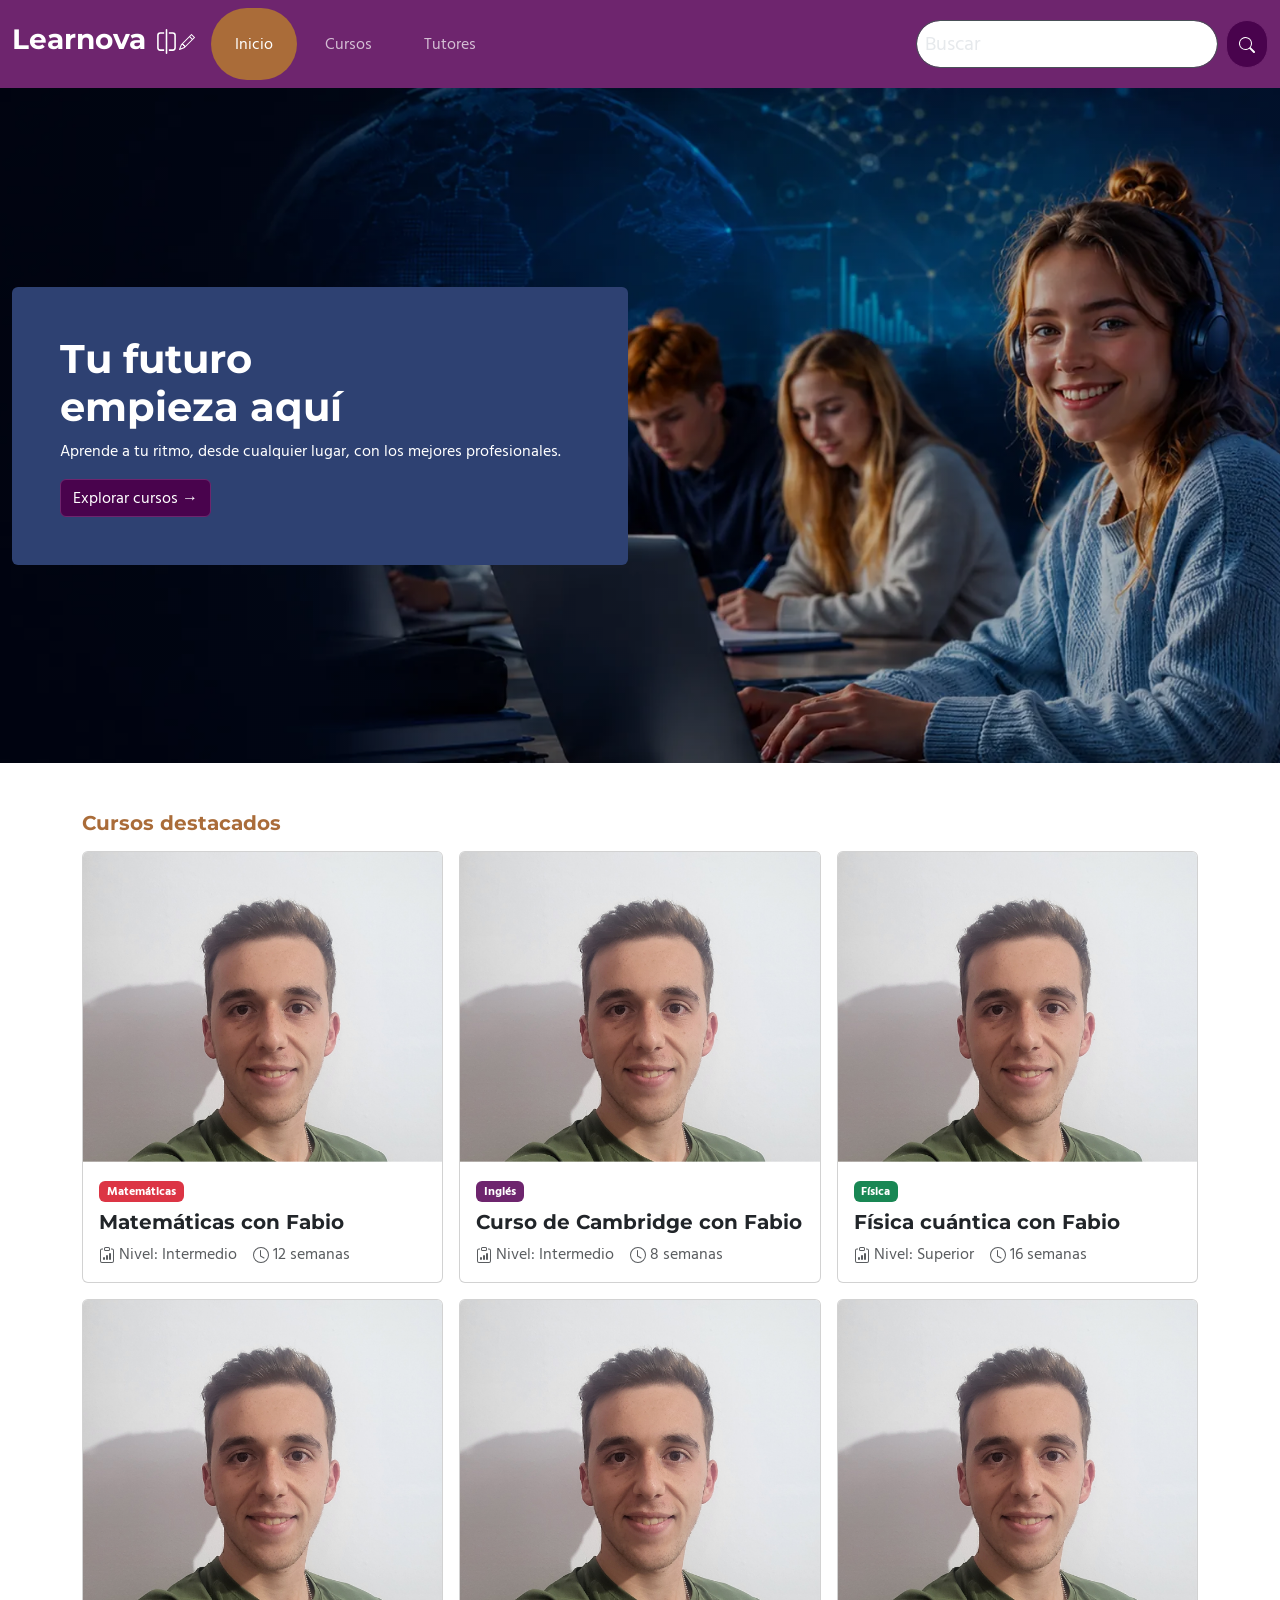
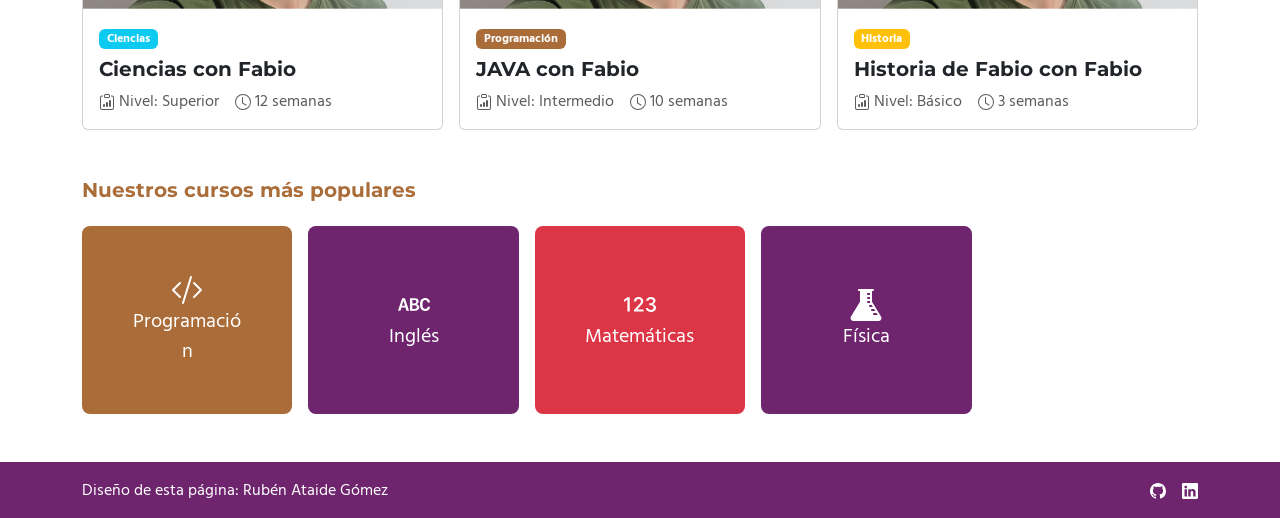
==== index.html @ 56ed97c5 "index para publicar" ====
<!DOCTYPE html>
<html lang="es" class="overflow-x-hidden">

<head>
    <meta charset="UTF-8">
    <meta name="viewport" content="width=device-width, initial-scale=1.0">
    <title>Página de inicio</title>
    <link href="https://cdn.jsdelivr.net/npm/bootstrap@5.3.8/dist/css/bootstrap.min.css" rel="stylesheet"
        integrity="sha384-sRIl4kxILFvY47J16cr9ZwB07vP4J8+LH7qKQnuqkuIAvNWLzeN8tE5YBujZqJLB" crossorigin="anonymous" />
    <link href="css/estilos.css" rel="stylesheet" />
    <link rel="preconnect" href="https://fonts.googleapis.com">
    <link rel="preconnect" href="https://fonts.gstatic.com" crossorigin>
    <link
        href="https://fonts.googleapis.com/css2?family=Hind+Madurai:wght@400;500;600;700&family=Lora:ital,wght@0,400;0,500;0,600;0,700;1,400;1,500&family=Montserrat:wght@400;500;600;700;800&display=swap"
        rel="stylesheet">
    <script src="https://cdn.jsdelivr.net/npm/bootstrap@5.3.8/dist/js/bootstrap.bundle.min.js"
        integrity="sha384-FKyoEForCGlyvwx9Hj09JcYn3nv7wiPVlz7YYwJrWVcXK/BmnVDxM+D2scQbITxI"
        crossorigin="anonymous"></script>
</head>

<body class="min-vh-100 d-flex flex-column overflow-x-hidden position-relative">

    <!-- NAVBAR: se colapsa en móvil/tablet (< lg) -->
    <nav class="navbar navbar-expand-lg bg-primary" data-bs-theme="dark">
        <div class="container-fluid">
            <a class="navbar-brand" href="#">
                <h3 class="text-white">Learnova <svg xmlns="http://www.w3.org/2000/svg" width="25" height="25"
                        fill="currentColor" class="bi bi-vr" viewBox="0 0 16 16">
                        <path
                            d="M3 12V4a1 1 0 0 1 1-1h2.5V2H4a2 2 0 0 0-2 2v8a2 2 0 0 0 2 2h2.5v-1H4a1 1 0 0 1-1-1m6.5 1v1H12a2 2 0 0 0 2-2V4a2 2 0 0 0-2-2H9.5v1H12a1 1 0 0 1 1 1v8a1 1 0 0 1-1 1zM8 16a.5.5 0 0 1-.5-.5V.5a.5.5 0 0 1 1 0v15a.5.5 0 0 1-.5.5" />
                    </svg><svg xmlns="http://www.w3.org/2000/svg" width="16" height="16" fill="currentColor"
                        class="bi bi-pencil" viewBox="0 0 16 16">
                        <path
                            d="M12.146.146a.5.5 0 0 1 .708 0l3 3a.5.5 0 0 1 0 .708l-10 10a.5.5 0 0 1-.168.11l-5 2a.5.5 0 0 1-.65-.65l2-5a.5.5 0 0 1 .11-.168zM11.207 2.5 13.5 4.793 14.793 3.5 12.5 1.207zm1.586 3L10.5 3.207 4 9.707V10h.5a.5.5 0 0 1 .5.5v.5h.5a.5.5 0 0 1 .5.5v.5h.293zm-9.761 5.175-.106.106-1.528 3.821 3.821-1.528.106-.106A.5.5 0 0 1 5 12.5V12h-.5a.5.5 0 0 1-.5-.5V11h-.5a.5.5 0 0 1-.468-.325" />
                    </svg></h3>
            </a>
            <button class="navbar-toggler" type="button" data-bs-toggle="collapse"
                data-bs-target="#navbarSupportedContent" aria-controls="navbarSupportedContent" aria-expanded="false"
                aria-label="Toggle navigation">
                <span class="navbar-toggler-icon"></span>
            </button>
            <div class="collapse navbar-collapse" id="navbarSupportedContent">
                <ul class="navbar-nav nav-pills me-auto mb-3 mb-lg-0 gap-lg-1">
                    <li class="nav-item">
                        <a class="nav-link active rounded-pill px-3 py-2 p-lg-4" aria-current="page"
                            href="index.html">Inicio</a>
                    </li>
                    <li class="nav-item">
                        <a class="nav-link px-3 py-2 p-lg-4" href="cursos.html">Cursos</a>
                    </li>
                    <li class="nav-item">
                        <a class="nav-link px-3 py-2 p-lg-4" href="tutores.html">Tutores</a>
                    </li>
                </ul>
                <form class="d-flex col-lg-4 mt-2 mt-lg-0 pb-3 pb-lg-0" role="search">
                    <input class="form-control flex-grow-1 p-2 me-2 bg-white rounded-pill fs-5 w-auto" type="search"
                        placeholder="Buscar" aria-label="Buscar" />
                    <button class="btn btn-primary rounded-pill" type="submit">
                        <svg xmlns="http://www.w3.org/2000/svg" width="16" height="16" fill="currentColor"
                            class="bi bi-search" viewBox="0 0 16 16">
                            <path
                                d="M11.742 10.344a6.5 6.5 0 1 0-1.397 1.398h-.001q.044.06.098.115l3.85 3.85a1 1 0 0 0 1.415-1.414l-3.85-3.85a1 1 0 0 0-.115-.1zM12 6.5a5.5 5.5 0 1 1-11 0 5.5 5.5 0 0 1 11 0" />
                        </svg>
                    </button>
                </form>
            </div>
        </div>
    </nav>

    <!-- BANNER -->
    <section class="banner py-5">
        <div class="container-fluid">
            <div class="row align-items-center">
                <div class="col-12 col-md-9 col-lg-6">
                    <div class="banner-text p-4 p-lg-5 bg-azul rounded text-white text-center text-md-start">
                        <h1>
                            Tu futuro<br>
                            empieza aquí
                        </h1>
                        <p>
                            Aprende a tu ritmo, desde cualquier lugar,
                            con los mejores profesionales.
                        </p>
                        <a href="cursos.html" class="btn btn-primary">
                            Explorar cursos <span>→</span>
                        </a>
                    </div>
                </div>
            </div>
        </div>
    </section>

    <main class="container py-4 py-lg-5 flex-grow-1">

        <!-- CURSOS DESTACADOS -->
        <!-- Móvil y tablet (< lg): carrusel que avanza de uno en uno -->
        <div id="carouselMultiple" class="carousel slide d-lg-none">
            <div class="d-flex justify-content-between align-items-center mb-3">
                <h5 class="mb-0 text-naranja">Cursos destacados</h5>
                <div class="d-flex gap-3">
                    <button class="btn btn-link p-0" type="button" data-bs-target="#carouselMultiple"
                        data-bs-slide="prev" aria-label="Anterior">
                        <svg xmlns="http://www.w3.org/2000/svg" width="16" height="16" fill="orange"
                            class="bi bi-caret-left-square-fill" viewBox="0 0 16 16">
                            <path
                                d="M0 2a2 2 0 0 1 2-2h12a2 2 0 0 1 2 2v12a2 2 0 0 1-2 2H2a2 2 0 0 1-2-2zm10.5 10V4a.5.5 0 0 0-.832-.374l-4.5 4a.5.5 0 0 0 0 .748l4.5 4A.5.5 0 0 0 10.5 12" />
                        </svg>
                    </button>
                    <button class="btn btn-link p-0" type="button" data-bs-target="#carouselMultiple"
                        data-bs-slide="next" aria-label="Siguiente">
                        <svg xmlns="http://www.w3.org/2000/svg" width="16" height="16" fill="orange"
                            class="bi bi-caret-right-square-fill" viewBox="0 0 16 16">
                            <path
                                d="M0 2a2 2 0 0 1 2-2h12a2 2 0 0 1 2 2v12a2 2 0 0 1-2 2H2a2 2 0 0 1-2-2zm5.5 10a.5.5 0 0 0 .832.374l4.5-4a.5.5 0 0 0 0-.748l-4.5-4A.5.5 0 0 0 5.5 4z" />
                        </svg>
                    </button>
                </div>
            </div>
            <div class="carousel-inner pb-2">
                <div class="carousel-item active">
                    <div class="row justify-content-center">
                        <div class="col-12 col-md-8">
                            <div class="card h-100">
                                <img src="img/imgTutor1.png" class="card-img-top img-fluid" alt="Curso 1" />
                                <div class="card-body">
                                    <span class="badge bg-danger mb-2">Matemáticas</span>
                                    <h5 class="card-title">Matemáticas con Fabio</h5>
                                    <div class="text-muted d-flex flex-wrap gap-2 gap-lg-3">
                                        <span><svg xmlns="http://www.w3.org/2000/svg" width="16" height="16"
                                                fill="currentColor" class="bi bi-clipboard-data" viewBox="0 0 16 16">
                                                <path
                                                    d="M4 11a1 1 0 1 1 2 0v1a1 1 0 1 1-2 0zm6-4a1 1 0 1 1 2 0v5a1 1 0 1 1-2 0zM7 9a1 1 0 0 1 2 0v3a1 1 0 1 1-2 0z" />
                                                <path
                                                    d="M4 1.5H3a2 2 0 0 0-2 2V14a2 2 0 0 0 2 2h10a2 2 0 0 0 2-2V3.5a2 2 0 0 0-2-2h-1v1h1a1 1 0 0 1 1 1V14a1 1 0 0 1-1 1H3a1 1 0 0 1-1-1V3.5a1 1 0 0 1 1-1h1z" />
                                                <path
                                                    d="M9.5 1a.5.5 0 0 1 .5.5v1a.5.5 0 0 1-.5.5h-3a.5.5 0 0 1-.5-.5v-1a.5.5 0 0 1 .5-.5zm-3-1A1.5 1.5 0 0 0 5 1.5v1A1.5 1.5 0 0 0 6.5 4h3A1.5 1.5 0 0 0 11 2.5v-1A1.5 1.5 0 0 0 9.5 0z" />
                                            </svg> Nivel: Intermedio</span>
                                        <span><svg xmlns="http://www.w3.org/2000/svg" width="16" height="16"
                                                fill="currentColor" class="bi bi-clock" viewBox="0 0 16 16">
                                                <path
                                                    d="M8 3.5a.5.5 0 0 0-1 0V9a.5.5 0 0 0 .252.434l3.5 2a.5.5 0 0 0 .496-.868L8 8.71z" />
                                                <path
                                                    d="M8 16A8 8 0 1 0 8 0a8 8 0 0 0 0 16m7-8A7 7 0 1 1 1 8a7 7 0 0 1 14 0" />
                                            </svg> 12 semanas</span>
                                    </div>
                                </div>
                            </div>
                        </div>
                    </div>
                </div>
                <div class="carousel-item">
                    <div class="row justify-content-center">
                        <div class="col-12 col-md-8">
                            <div class="card h-100">
                                <img src="img/imgTutor1.png" class="card-img-top img-fluid" alt="Curso 2" />
                                <div class="card-body">
                                    <span class="badge bg-primary mb-2">Inglés</span>
                                    <h5 class="card-title">Curso de Cambridge con Fabio</h5>
                                    <div class="text-muted d-flex flex-wrap gap-2 gap-lg-3">
                                        <span><svg xmlns="http://www.w3.org/2000/svg" width="16" height="16"
                                                fill="currentColor" class="bi bi-clipboard-data" viewBox="0 0 16 16">
                                                <path
                                                    d="M4 11a1 1 0 1 1 2 0v1a1 1 0 1 1-2 0zm6-4a1 1 0 1 1 2 0v5a1 1 0 1 1-2 0zM7 9a1 1 0 0 1 2 0v3a1 1 0 1 1-2 0z" />
                                                <path
                                                    d="M4 1.5H3a2 2 0 0 0-2 2V14a2 2 0 0 0 2 2h10a2 2 0 0 0 2-2V3.5a2 2 0 0 0-2-2h-1v1h1a1 1 0 0 1 1 1V14a1 1 0 0 1-1 1H3a1 1 0 0 1-1-1V3.5a1 1 0 0 1 1-1h1z" />
                                                <path
                                                    d="M9.5 1a.5.5 0 0 1 .5.5v1a.5.5 0 0 1-.5.5h-3a.5.5 0 0 1-.5-.5v-1a.5.5 0 0 1 .5-.5zm-3-1A1.5 1.5 0 0 0 5 1.5v1A1.5 1.5 0 0 0 6.5 4h3A1.5 1.5 0 0 0 11 2.5v-1A1.5 1.5 0 0 0 9.5 0z" />
                                            </svg> Nivel: Intermedio</span>
                                        <span><svg xmlns="http://www.w3.org/2000/svg" width="16" height="16"
                                                fill="currentColor" class="bi bi-clock" viewBox="0 0 16 16">
                                                <path
                                                    d="M8 3.5a.5.5 0 0 0-1 0V9a.5.5 0 0 0 .252.434l3.5 2a.5.5 0 0 0 .496-.868L8 8.71z" />
                                                <path
                                                    d="M8 16A8 8 0 1 0 8 0a8 8 0 0 0 0 16m7-8A7 7 0 1 1 1 8a7 7 0 0 1 14 0" />
                                            </svg> 8 semanas</span>
                                    </div>
                                </div>
                            </div>
                        </div>
                    </div>
                </div>
                <div class="carousel-item">
                    <div class="row justify-content-center">
                        <div class="col-12 col-md-8">
                            <div class="card h-100">
                                <img src="img/imgTutor1.png" class="card-img-top img-fluid" alt="Curso 3" />
                                <div class="card-body">
                                    <span class="badge bg-success mb-2">Física</span>
                                    <h5 class="card-title">Física cuántica con Fabio</h5>
                                    <div class="text-muted d-flex flex-wrap gap-2 gap-lg-3">
                                        <span><svg xmlns="http://www.w3.org/2000/svg" width="16" height="16"
                                                fill="currentColor" class="bi bi-clipboard-data" viewBox="0 0 16 16">
                                                <path
                                                    d="M4 11a1 1 0 1 1 2 0v1a1 1 0 1 1-2 0zm6-4a1 1 0 1 1 2 0v5a1 1 0 1 1-2 0zM7 9a1 1 0 0 1 2 0v3a1 1 0 1 1-2 0z" />
                                                <path
                                                    d="M4 1.5H3a2 2 0 0 0-2 2V14a2 2 0 0 0 2 2h10a2 2 0 0 0 2-2V3.5a2 2 0 0 0-2-2h-1v1h1a1 1 0 0 1 1 1V14a1 1 0 0 1-1 1H3a1 1 0 0 1-1-1V3.5a1 1 0 0 1 1-1h1z" />
                                                <path
                                                    d="M9.5 1a.5.5 0 0 1 .5.5v1a.5.5 0 0 1-.5.5h-3a.5.5 0 0 1-.5-.5v-1a.5.5 0 0 1 .5-.5zm-3-1A1.5 1.5 0 0 0 5 1.5v1A1.5 1.5 0 0 0 6.5 4h3A1.5 1.5 0 0 0 11 2.5v-1A1.5 1.5 0 0 0 9.5 0z" />
                                            </svg> Nivel: Superior</span>
                                        <span><svg xmlns="http://www.w3.org/2000/svg" width="16" height="16"
                                                fill="currentColor" class="bi bi-clock" viewBox="0 0 16 16">
                                                <path
                                                    d="M8 3.5a.5.5 0 0 0-1 0V9a.5.5 0 0 0 .252.434l3.5 2a.5.5 0 0 0 .496-.868L8 8.71z" />
                                                <path
                                                    d="M8 16A8 8 0 1 0 8 0a8 8 0 0 0 0 16m7-8A7 7 0 1 1 1 8a7 7 0 0 1 14 0" />
                                            </svg> 16 semanas</span>
                                    </div>
                                </div>
                            </div>
                        </div>
                    </div>
                </div>
                <div class="carousel-item">
                    <div class="row justify-content-center">
                        <div class="col-12 col-md-8">
                            <div class="card h-100">
                                <img src="img/imgTutor1.png" class="card-img-top img-fluid" alt="Curso 4" />
                                <div class="card-body">
                                    <span class="badge bg-info mb-2">Ciencias</span>
                                    <h5 class="card-title">Ciencias con Fabio</h5>
                                    <div class="text-muted d-flex flex-wrap gap-2 gap-lg-3">
                                        <span><svg xmlns="http://www.w3.org/2000/svg" width="16" height="16"
                                                fill="currentColor" class="bi bi-clipboard-data" viewBox="0 0 16 16">
                                                <path
                                                    d="M4 11a1 1 0 1 1 2 0v1a1 1 0 1 1-2 0zm6-4a1 1 0 1 1 2 0v5a1 1 0 1 1-2 0zM7 9a1 1 0 0 1 2 0v3a1 1 0 1 1-2 0z" />
                                                <path
                                                    d="M4 1.5H3a2 2 0 0 0-2 2V14a2 2 0 0 0 2 2h10a2 2 0 0 0 2-2V3.5a2 2 0 0 0-2-2h-1v1h1a1 1 0 0 1 1 1V14a1 1 0 0 1-1 1H3a1 1 0 0 1-1-1V3.5a1 1 0 0 1 1-1h1z" />
                                                <path
                                                    d="M9.5 1a.5.5 0 0 1 .5.5v1a.5.5 0 0 1-.5.5h-3a.5.5 0 0 1-.5-.5v-1a.5.5 0 0 1 .5-.5zm-3-1A1.5 1.5 0 0 0 5 1.5v1A1.5 1.5 0 0 0 6.5 4h3A1.5 1.5 0 0 0 11 2.5v-1A1.5 1.5 0 0 0 9.5 0z" />
                                            </svg> Nivel: Superior</span>
                                        <span><svg xmlns="http://www.w3.org/2000/svg" width="16" height="16"
                                                fill="currentColor" class="bi bi-clock" viewBox="0 0 16 16">
                                                <path
                                                    d="M8 3.5a.5.5 0 0 0-1 0V9a.5.5 0 0 0 .252.434l3.5 2a.5.5 0 0 0 .496-.868L8 8.71z" />
                                                <path
                                                    d="M8 16A8 8 0 1 0 8 0a8 8 0 0 0 0 16m7-8A7 7 0 1 1 1 8a7 7 0 0 1 14 0" />
                                            </svg> 12 semanas</span>
                                    </div>
                                </div>
                            </div>
                        </div>
                    </div>
                </div>
                <div class="carousel-item">
                    <div class="row justify-content-center">
                        <div class="col-12 col-md-8">
                            <div class="card h-100">
                                <img src="img/imgTutor1.png" class="card-img-top img-fluid" alt="Curso 5" />
                                <div class="card-body">
                                    <span class="badge bg-secondary mb-2">Programación</span>
                                    <h5 class="card-title">JAVA con Fabio</h5>
                                    <div class="text-muted d-flex flex-wrap gap-2 gap-lg-3">
                                        <span><svg xmlns="http://www.w3.org/2000/svg" width="16" height="16"
                                                fill="currentColor" class="bi bi-clipboard-data" viewBox="0 0 16 16">
                                                <path
                                                    d="M4 11a1 1 0 1 1 2 0v1a1 1 0 1 1-2 0zm6-4a1 1 0 1 1 2 0v5a1 1 0 1 1-2 0zM7 9a1 1 0 0 1 2 0v3a1 1 0 1 1-2 0z" />
                                                <path
                                                    d="M4 1.5H3a2 2 0 0 0-2 2V14a2 2 0 0 0 2 2h10a2 2 0 0 0 2-2V3.5a2 2 0 0 0-2-2h-1v1h1a1 1 0 0 1 1 1V14a1 1 0 0 1-1 1H3a1 1 0 0 1-1-1V3.5a1 1 0 0 1 1-1h1z" />
                                                <path
                                                    d="M9.5 1a.5.5 0 0 1 .5.5v1a.5.5 0 0 1-.5.5h-3a.5.5 0 0 1-.5-.5v-1a.5.5 0 0 1 .5-.5zm-3-1A1.5 1.5 0 0 0 5 1.5v1A1.5 1.5 0 0 0 6.5 4h3A1.5 1.5 0 0 0 11 2.5v-1A1.5 1.5 0 0 0 9.5 0z" />
                                            </svg> Nivel: Intermedio</span>
                                        <span><svg xmlns="http://www.w3.org/2000/svg" width="16" height="16"
                                                fill="currentColor" class="bi bi-clock" viewBox="0 0 16 16">
                                                <path
                                                    d="M8 3.5a.5.5 0 0 0-1 0V9a.5.5 0 0 0 .252.434l3.5 2a.5.5 0 0 0 .496-.868L8 8.71z" />
                                                <path
                                                    d="M8 16A8 8 0 1 0 8 0a8 8 0 0 0 0 16m7-8A7 7 0 1 1 1 8a7 7 0 0 1 14 0" />
                                            </svg> 10 semanas</span>
                                    </div>
                                </div>
                            </div>
                        </div>
                    </div>
                </div>
                <div class="carousel-item">
                    <div class="row justify-content-center">
                        <div class="col-12 col-md-8">
                            <div class="card h-100">
                                <img src="img/imgTutor1.png" class="card-img-top img-fluid" alt="Curso 6" />
                                <div class="card-body">
                                    <span class="badge bg-warning mb-2">Historia</span>
                                    <h5 class="card-title">Historia de Fabio con Fabio</h5>
                                    <div class="text-muted d-flex flex-wrap gap-2 gap-lg-3">
                                        <span><svg xmlns="http://www.w3.org/2000/svg" width="16" height="16"
                                                fill="currentColor" class="bi bi-clipboard-data" viewBox="0 0 16 16">
                                                <path
                                                    d="M4 11a1 1 0 1 1 2 0v1a1 1 0 1 1-2 0zm6-4a1 1 0 1 1 2 0v5a1 1 0 1 1-2 0zM7 9a1 1 0 0 1 2 0v3a1 1 0 1 1-2 0z" />
                                                <path
                                                    d="M4 1.5H3a2 2 0 0 0-2 2V14a2 2 0 0 0 2 2h10a2 2 0 0 0 2-2V3.5a2 2 0 0 0-2-2h-1v1h1a1 1 0 0 1 1 1V14a1 1 0 0 1-1 1H3a1 1 0 0 1-1-1V3.5a1 1 0 0 1 1-1h1z" />
                                                <path
                                                    d="M9.5 1a.5.5 0 0 1 .5.5v1a.5.5 0 0 1-.5.5h-3a.5.5 0 0 1-.5-.5v-1a.5.5 0 0 1 .5-.5zm-3-1A1.5 1.5 0 0 0 5 1.5v1A1.5 1.5 0 0 0 6.5 4h3A1.5 1.5 0 0 0 11 2.5v-1A1.5 1.5 0 0 0 9.5 0z" />
                                            </svg> Nivel: Básico</span>
                                        <span><svg xmlns="http://www.w3.org/2000/svg" width="16" height="16"
                                                fill="currentColor" class="bi bi-clock" viewBox="0 0 16 16">
                                                <path
                                                    d="M8 3.5a.5.5 0 0 0-1 0V9a.5.5 0 0 0 .252.434l3.5 2a.5.5 0 0 0 .496-.868L8 8.71z" />
                                                <path
                                                    d="M8 16A8 8 0 1 0 8 0a8 8 0 0 0 0 16m7-8A7 7 0 1 1 1 8a7 7 0 0 1 14 0" />
                                            </svg> 3 semanas</span>
                                    </div>
                                </div>
                            </div>
                        </div>
                    </div>
                </div>
            </div>
            <div class="carousel-indicators carousel-indicators-custom position-static mt-3 mb-0">
                <button type="button" data-bs-target="#carouselMultiple" data-bs-slide-to="0" class="active bg-primary"
                    aria-label="Slide 1" aria-current="true"></button>
                <button type="button" data-bs-target="#carouselMultiple" data-bs-slide-to="1" class="bg-primary"
                    aria-label="Slide 2"></button>
                <button type="button" data-bs-target="#carouselMultiple" data-bs-slide-to="2" class="bg-primary"
                    aria-label="Slide 3"></button>
                <button type="button" data-bs-target="#carouselMultiple" data-bs-slide-to="3" class="bg-primary"
                    aria-label="Slide 4"></button>
                <button type="button" data-bs-target="#carouselMultiple" data-bs-slide-to="4" class="bg-primary"
                    aria-label="Slide 5"></button>
                <button type="button" data-bs-target="#carouselMultiple" data-bs-slide-to="5" class="bg-primary"
                    aria-label="Slide 6"></button>
            </div>
        </div>

        <!-- Ordenador (lg+): los 6 cursos a la vista, 3 por fila, sin desplazamiento -->
        <div class="d-none d-lg-block">
            <h5 class="mb-3 text-naranja">Cursos destacados</h5>
            <div class="row row-cols-3 g-3">
                <div class="col">
                    <div class="card h-100">
                        <img src="img/imgTutor1.png" class="card-img-top img-fluid" alt="Curso 1" />
                        <div class="card-body">
                            <span class="badge bg-danger mb-2">Matemáticas</span>
                            <h5 class="card-title">Matemáticas con Fabio</h5>
                            <div class="text-muted d-flex flex-wrap gap-2 gap-lg-3">
                                <span><svg xmlns="http://www.w3.org/2000/svg" width="16" height="16" fill="currentColor"
                                        class="bi bi-clipboard-data" viewBox="0 0 16 16">
                                        <path
                                            d="M4 11a1 1 0 1 1 2 0v1a1 1 0 1 1-2 0zm6-4a1 1 0 1 1 2 0v5a1 1 0 1 1-2 0zM7 9a1 1 0 0 1 2 0v3a1 1 0 1 1-2 0z" />
                                        <path
                                            d="M4 1.5H3a2 2 0 0 0-2 2V14a2 2 0 0 0 2 2h10a2 2 0 0 0 2-2V3.5a2 2 0 0 0-2-2h-1v1h1a1 1 0 0 1 1 1V14a1 1 0 0 1-1 1H3a1 1 0 0 1-1-1V3.5a1 1 0 0 1 1-1h1z" />
                                        <path
                                            d="M9.5 1a.5.5 0 0 1 .5.5v1a.5.5 0 0 1-.5.5h-3a.5.5 0 0 1-.5-.5v-1a.5.5 0 0 1 .5-.5zm-3-1A1.5 1.5 0 0 0 5 1.5v1A1.5 1.5 0 0 0 6.5 4h3A1.5 1.5 0 0 0 11 2.5v-1A1.5 1.5 0 0 0 9.5 0z" />
                                    </svg> Nivel: Intermedio</span>
                                <span><svg xmlns="http://www.w3.org/2000/svg" width="16" height="16" fill="currentColor"
                                        class="bi bi-clock" viewBox="0 0 16 16">
                                        <path
                                            d="M8 3.5a.5.5 0 0 0-1 0V9a.5.5 0 0 0 .252.434l3.5 2a.5.5 0 0 0 .496-.868L8 8.71z" />
                                        <path d="M8 16A8 8 0 1 0 8 0a8 8 0 0 0 0 16m7-8A7 7 0 1 1 1 8a7 7 0 0 1 14 0" />
                                    </svg> 12 semanas</span>
                            </div>
                        </div>
                    </div>
                </div>
                <div class="col">
                    <div class="card h-100">
                        <img src="img/imgTutor1.png" class="card-img-top img-fluid" alt="Curso 2" />
                        <div class="card-body">
                            <span class="badge bg-primary mb-2">Inglés</span>
                            <h5 class="card-title">Curso de Cambridge con Fabio</h5>
                            <div class="text-muted d-flex flex-wrap gap-2 gap-lg-3">
                                <span><svg xmlns="http://www.w3.org/2000/svg" width="16" height="16" fill="currentColor"
                                        class="bi bi-clipboard-data" viewBox="0 0 16 16">
                                        <path
                                            d="M4 11a1 1 0 1 1 2 0v1a1 1 0 1 1-2 0zm6-4a1 1 0 1 1 2 0v5a1 1 0 1 1-2 0zM7 9a1 1 0 0 1 2 0v3a1 1 0 1 1-2 0z" />
                                        <path
                                            d="M4 1.5H3a2 2 0 0 0-2 2V14a2 2 0 0 0 2 2h10a2 2 0 0 0 2-2V3.5a2 2 0 0 0-2-2h-1v1h1a1 1 0 0 1 1 1V14a1 1 0 0 1-1 1H3a1 1 0 0 1-1-1V3.5a1 1 0 0 1 1-1h1z" />
                                        <path
                                            d="M9.5 1a.5.5 0 0 1 .5.5v1a.5.5 0 0 1-.5.5h-3a.5.5 0 0 1-.5-.5v-1a.5.5 0 0 1 .5-.5zm-3-1A1.5 1.5 0 0 0 5 1.5v1A1.5 1.5 0 0 0 6.5 4h3A1.5 1.5 0 0 0 11 2.5v-1A1.5 1.5 0 0 0 9.5 0z" />
                                    </svg> Nivel: Intermedio</span>
                                <span><svg xmlns="http://www.w3.org/2000/svg" width="16" height="16" fill="currentColor"
                                        class="bi bi-clock" viewBox="0 0 16 16">
                                        <path
                                            d="M8 3.5a.5.5 0 0 0-1 0V9a.5.5 0 0 0 .252.434l3.5 2a.5.5 0 0 0 .496-.868L8 8.71z" />
                                        <path d="M8 16A8 8 0 1 0 8 0a8 8 0 0 0 0 16m7-8A7 7 0 1 1 1 8a7 7 0 0 1 14 0" />
                                    </svg> 8 semanas</span>
                            </div>
                        </div>
                    </div>
                </div>
                <div class="col">
                    <div class="card h-100">
                        <img src="img/imgTutor1.png" class="card-img-top img-fluid" alt="Curso 3" />
                        <div class="card-body">
                            <span class="badge bg-success mb-2">Física</span>
                            <h5 class="card-title">Física cuántica con Fabio</h5>
                            <div class="text-muted d-flex flex-wrap gap-2 gap-lg-3">
                                <span><svg xmlns="http://www.w3.org/2000/svg" width="16" height="16" fill="currentColor"
                                        class="bi bi-clipboard-data" viewBox="0 0 16 16">
                                        <path
                                            d="M4 11a1 1 0 1 1 2 0v1a1 1 0 1 1-2 0zm6-4a1 1 0 1 1 2 0v5a1 1 0 1 1-2 0zM7 9a1 1 0 0 1 2 0v3a1 1 0 1 1-2 0z" />
                                        <path
                                            d="M4 1.5H3a2 2 0 0 0-2 2V14a2 2 0 0 0 2 2h10a2 2 0 0 0 2-2V3.5a2 2 0 0 0-2-2h-1v1h1a1 1 0 0 1 1 1V14a1 1 0 0 1-1 1H3a1 1 0 0 1-1-1V3.5a1 1 0 0 1 1-1h1z" />
                                        <path
                                            d="M9.5 1a.5.5 0 0 1 .5.5v1a.5.5 0 0 1-.5.5h-3a.5.5 0 0 1-.5-.5v-1a.5.5 0 0 1 .5-.5zm-3-1A1.5 1.5 0 0 0 5 1.5v1A1.5 1.5 0 0 0 6.5 4h3A1.5 1.5 0 0 0 11 2.5v-1A1.5 1.5 0 0 0 9.5 0z" />
                                    </svg> Nivel: Superior</span>
                                <span><svg xmlns="http://www.w3.org/2000/svg" width="16" height="16" fill="currentColor"
                                        class="bi bi-clock" viewBox="0 0 16 16">
                                        <path
                                            d="M8 3.5a.5.5 0 0 0-1 0V9a.5.5 0 0 0 .252.434l3.5 2a.5.5 0 0 0 .496-.868L8 8.71z" />
                                        <path d="M8 16A8 8 0 1 0 8 0a8 8 0 0 0 0 16m7-8A7 7 0 1 1 1 8a7 7 0 0 1 14 0" />
                                    </svg> 16 semanas</span>
                            </div>
                        </div>
                    </div>
                </div>
                <div class="col">
                    <div class="card h-100">
                        <img src="img/imgTutor1.png" class="card-img-top img-fluid" alt="Curso 4" />
                        <div class="card-body">
                            <span class="badge bg-info mb-2">Ciencias</span>
                            <h5 class="card-title">Ciencias con Fabio</h5>
                            <div class="text-muted d-flex flex-wrap gap-2 gap-lg-3">
                                <span><svg xmlns="http://www.w3.org/2000/svg" width="16" height="16" fill="currentColor"
                                        class="bi bi-clipboard-data" viewBox="0 0 16 16">
                                        <path
                                            d="M4 11a1 1 0 1 1 2 0v1a1 1 0 1 1-2 0zm6-4a1 1 0 1 1 2 0v5a1 1 0 1 1-2 0zM7 9a1 1 0 0 1 2 0v3a1 1 0 1 1-2 0z" />
                                        <path
                                            d="M4 1.5H3a2 2 0 0 0-2 2V14a2 2 0 0 0 2 2h10a2 2 0 0 0 2-2V3.5a2 2 0 0 0-2-2h-1v1h1a1 1 0 0 1 1 1V14a1 1 0 0 1-1 1H3a1 1 0 0 1-1-1V3.5a1 1 0 0 1 1-1h1z" />
                                        <path
                                            d="M9.5 1a.5.5 0 0 1 .5.5v1a.5.5 0 0 1-.5.5h-3a.5.5 0 0 1-.5-.5v-1a.5.5 0 0 1 .5-.5zm-3-1A1.5 1.5 0 0 0 5 1.5v1A1.5 1.5 0 0 0 6.5 4h3A1.5 1.5 0 0 0 11 2.5v-1A1.5 1.5 0 0 0 9.5 0z" />
                                    </svg> Nivel: Superior</span>
                                <span><svg xmlns="http://www.w3.org/2000/svg" width="16" height="16" fill="currentColor"
                                        class="bi bi-clock" viewBox="0 0 16 16">
                                        <path
                                            d="M8 3.5a.5.5 0 0 0-1 0V9a.5.5 0 0 0 .252.434l3.5 2a.5.5 0 0 0 .496-.868L8 8.71z" />
                                        <path d="M8 16A8 8 0 1 0 8 0a8 8 0 0 0 0 16m7-8A7 7 0 1 1 1 8a7 7 0 0 1 14 0" />
                                    </svg> 12 semanas</span>
                            </div>
                        </div>
                    </div>
                </div>
                <div class="col">
                    <div class="card h-100">
                        <img src="img/imgTutor1.png" class="card-img-top img-fluid" alt="Curso 5" />
                        <div class="card-body">
                            <span class="badge bg-secondary mb-2">Programación</span>
                            <h5 class="card-title">JAVA con Fabio</h5>
                            <div class="text-muted d-flex flex-wrap gap-2 gap-lg-3">
                                <span><svg xmlns="http://www.w3.org/2000/svg" width="16" height="16" fill="currentColor"
                                        class="bi bi-clipboard-data" viewBox="0 0 16 16">
                                        <path
                                            d="M4 11a1 1 0 1 1 2 0v1a1 1 0 1 1-2 0zm6-4a1 1 0 1 1 2 0v5a1 1 0 1 1-2 0zM7 9a1 1 0 0 1 2 0v3a1 1 0 1 1-2 0z" />
                                        <path
                                            d="M4 1.5H3a2 2 0 0 0-2 2V14a2 2 0 0 0 2 2h10a2 2 0 0 0 2-2V3.5a2 2 0 0 0-2-2h-1v1h1a1 1 0 0 1 1 1V14a1 1 0 0 1-1 1H3a1 1 0 0 1-1-1V3.5a1 1 0 0 1 1-1h1z" />
                                        <path
                                            d="M9.5 1a.5.5 0 0 1 .5.5v1a.5.5 0 0 1-.5.5h-3a.5.5 0 0 1-.5-.5v-1a.5.5 0 0 1 .5-.5zm-3-1A1.5 1.5 0 0 0 5 1.5v1A1.5 1.5 0 0 0 6.5 4h3A1.5 1.5 0 0 0 11 2.5v-1A1.5 1.5 0 0 0 9.5 0z" />
                                    </svg> Nivel: Intermedio</span>
                                <span><svg xmlns="http://www.w3.org/2000/svg" width="16" height="16" fill="currentColor"
                                        class="bi bi-clock" viewBox="0 0 16 16">
                                        <path
                                            d="M8 3.5a.5.5 0 0 0-1 0V9a.5.5 0 0 0 .252.434l3.5 2a.5.5 0 0 0 .496-.868L8 8.71z" />
                                        <path d="M8 16A8 8 0 1 0 8 0a8 8 0 0 0 0 16m7-8A7 7 0 1 1 1 8a7 7 0 0 1 14 0" />
                                    </svg> 10 semanas</span>
                            </div>
                        </div>
                    </div>
                </div>
                <div class="col">
                    <div class="card h-100">
                        <img src="img/imgTutor1.png" class="card-img-top img-fluid" alt="Curso 6" />
                        <div class="card-body">
                            <span class="badge bg-warning mb-2">Historia</span>
                            <h5 class="card-title">Historia de Fabio con Fabio</h5>
                            <div class="text-muted d-flex flex-wrap gap-2 gap-lg-3">
                                <span><svg xmlns="http://www.w3.org/2000/svg" width="16" height="16" fill="currentColor"
                                        class="bi bi-clipboard-data" viewBox="0 0 16 16">
                                        <path
                                            d="M4 11a1 1 0 1 1 2 0v1a1 1 0 1 1-2 0zm6-4a1 1 0 1 1 2 0v5a1 1 0 1 1-2 0zM7 9a1 1 0 0 1 2 0v3a1 1 0 1 1-2 0z" />
                                        <path
                                            d="M4 1.5H3a2 2 0 0 0-2 2V14a2 2 0 0 0 2 2h10a2 2 0 0 0 2-2V3.5a2 2 0 0 0-2-2h-1v1h1a1 1 0 0 1 1 1V14a1 1 0 0 1-1 1H3a1 1 0 0 1-1-1V3.5a1 1 0 0 1 1-1h1z" />
                                        <path
                                            d="M9.5 1a.5.5 0 0 1 .5.5v1a.5.5 0 0 1-.5.5h-3a.5.5 0 0 1-.5-.5v-1a.5.5 0 0 1 .5-.5zm-3-1A1.5 1.5 0 0 0 5 1.5v1A1.5 1.5 0 0 0 6.5 4h3A1.5 1.5 0 0 0 11 2.5v-1A1.5 1.5 0 0 0 9.5 0z" />
                                    </svg> Nivel: Básico</span>
                                <span><svg xmlns="http://www.w3.org/2000/svg" width="16" height="16" fill="currentColor"
                                        class="bi bi-clock" viewBox="0 0 16 16">
                                        <path
                                            d="M8 3.5a.5.5 0 0 0-1 0V9a.5.5 0 0 0 .252.434l3.5 2a.5.5 0 0 0 .496-.868L8 8.71z" />
                                        <path d="M8 16A8 8 0 1 0 8 0a8 8 0 0 0 0 16m7-8A7 7 0 1 1 1 8a7 7 0 0 1 14 0" />
                                    </svg> 3 semanas</span>
                            </div>
                        </div>
                    </div>
                </div>
            </div>
        </div>

        <!-- CURSOS POPULARES: 2 cols (móvil), 3 (tablet), 5 (ordenador) -->
        <div class="mt-4 mt-lg-5">
            <h5 class="text-naranja">Nuestros cursos más populares</h5>
            <div class="row row-cols-2 row-cols-md-3 row-cols-lg-5 g-3 mt-1">
                <div class="col">
                    <a href="cursos.html"
                        class="bg-secondary h-100 p-3 p-md-4 p-lg-5 rounded-3 d-flex flex-column align-items-center justify-content-center text-decoration-none text-white">
                        <svg xmlns="http://www.w3.org/2000/svg" width="32" height="32" fill="currentColor"
                            class="bi bi-code-slash" viewBox="0 0 16 16">
                            <path
                                d="M10.478 1.647a.5.5 0 1 0-.956-.294l-4 13a.5.5 0 0 0 .956.294zM4.854 4.146a.5.5 0 0 1 0 .708L1.707 8l3.147 3.146a.5.5 0 0 1-.708.708l-3.5-3.5a.5.5 0 0 1 0-.708l3.5-3.5a.5.5 0 0 1 .708 0m6.292 0a.5.5 0 0 0 0 .708L14.293 8l-3.147 3.146a.5.5 0 0 0 .708.708l3.5-3.5a.5.5 0 0 0 0-.708l-3.5-3.5a.5.5 0 0 0-.708 0" />
                        </svg>
                        <span class="fs-5 text-center text-break">Programación</span>
                    </a>
                </div>
                <div class="col">
                    <a href="cursos.html"
                        class="bg-primary h-100 p-3 p-md-4 p-lg-5 rounded-3 d-flex flex-column align-items-center justify-content-center text-decoration-none text-white">
                        <svg xmlns="http://www.w3.org/2000/svg" width="32" height="32" fill="currentColor"
                            class="bi bi-alphabet-uppercase" viewBox="0 0 16 16">
                            <path
                                d="M1.226 10.88H0l2.056-6.26h1.42l2.047 6.26h-1.29l-.48-1.61H1.707l-.48 1.61ZM2.76 5.818h-.054l-.75 2.532H3.51zm3.217 5.062V4.62h2.56c1.09 0 1.808.582 1.808 1.54 0 .762-.444 1.22-1.05 1.372v.055c.736.074 1.365.587 1.365 1.528 0 1.119-.89 1.766-2.133 1.766zM7.18 5.55v1.675h.8c.812 0 1.171-.308 1.171-.853 0-.51-.328-.822-.898-.822zm0 2.537V9.95h.903c.951 0 1.342-.312 1.342-.909 0-.591-.382-.954-1.095-.954zm5.089-.711v.775c0 1.156.49 1.803 1.347 1.803.705 0 1.163-.454 1.212-1.096H16v.12C15.942 10.173 14.95 11 13.607 11c-1.648 0-2.573-1.073-2.573-2.849v-.78c0-1.775.934-2.871 2.573-2.871 1.347 0 2.34.849 2.393 2.087v.115h-1.172c-.05-.665-.516-1.156-1.212-1.156-.849 0-1.347.67-1.347 1.83" />
                        </svg>
                        <span class="fs-5 text-center text-break">Inglés</span>
                    </a>
                </div>
                <div class="col">
                    <a href="cursos.html"
                        class="bg-danger h-100 p-3 p-md-4 p-lg-5 rounded-3 d-flex flex-column align-items-center justify-content-center text-decoration-none text-white">
                        <svg xmlns="http://www.w3.org/2000/svg" width="32" height="32" fill="currentColor"
                            class="bi bi-123" viewBox="0 0 16 16">
                            <path
                                d="M2.873 11.297V4.142H1.699L0 5.379v1.137l1.64-1.18h.06v5.961zm3.213-5.09v-.063c0-.618.44-1.169 1.196-1.169.676 0 1.174.44 1.174 1.106 0 .624-.42 1.101-.807 1.526L4.99 10.553v.744h4.78v-.99H6.643v-.069L8.41 8.252c.65-.724 1.237-1.332 1.237-2.27C9.646 4.849 8.723 4 7.308 4c-1.573 0-2.36 1.064-2.36 2.15v.057zm6.559 1.883h.786c.823 0 1.374.481 1.379 1.179.01.707-.55 1.216-1.421 1.21-.77-.005-1.326-.419-1.379-.953h-1.095c.042 1.053.938 1.918 2.464 1.918 1.478 0 2.642-.839 2.62-2.144-.02-1.143-.922-1.651-1.551-1.714v-.063c.535-.09 1.347-.66 1.326-1.678-.026-1.053-.933-1.855-2.359-1.845-1.5.005-2.317.88-2.348 1.898h1.116c.032-.498.498-.944 1.206-.944.703 0 1.206.435 1.206 1.07.005.64-.504 1.106-1.2 1.106h-.75z" />
                        </svg>
                        <span class="fs-5 text-center text-break">Matemáticas</span>
                    </a>
                </div>
                <div class="col">
                    <a href="cursos.html"
                        class="bg-primary h-100 p-3 p-md-4 p-lg-5 rounded-3 d-flex flex-column align-items-center justify-content-center text-decoration-none text-white">
                        <svg xmlns="http://www.w3.org/2000/svg" width="32" height="32" fill="currentColor"
                            class="bi bi-flask-fill" viewBox="0 0 16 16">
                            <path
                                d="M11.5 0a.5.5 0 0 1 0 1H11v5.358l4.497 7.36c.099.162.16.332.192.503l.013.063.008.083q.006.053.007.107l-.003.09q-.001.047-.005.095-.006.053-.017.106l-.016.079q-.012.049-.028.096l-.028.086a1.5 1.5 0 0 1-.17.322 1.5 1.5 0 0 1-.395.394q-.04.028-.082.054-.045.026-.095.049l-.073.035-.09.033q-.05.02-.103.034-.04.01-.08.017-.053.012-.108.021l-.006.002-.202.013H1.783l-.214-.015a1.503 1.503 0 0 1-1.066-2.268L5 6.359V1h-.5a.499.499 0 0 1-.354-.854A.5.5 0 0 1 4.5 0zm.5 12a.5.5 0 0 0 0 1h1.885l-.61-1zm-1-2a.5.5 0 0 0 0 1h1.664l-.612-1zm-1-2a.5.5 0 0 0 0 1h1.441l-.61-1zM9 6a.5.5 0 0 0 0 1h1.22l-.147-.24A.5.5 0 0 1 10 6.5V6zm0-2a.5.5 0 0 0 0 1h1V4zm0-2a.5.5 0 0 0 0 1h1V2z" />
                        </svg>
                        <span class="fs-5 text-center text-break">Física</span>
                    </a>
                </div>
            </div>
        </div>

    </main>

    <!-- FOOTER: apilado en móvil, en fila desde tablet -->
    <footer class="bg-primary text-white py-3 mb-0">
        <div class="container d-flex flex-column flex-md-row justify-content-between align-items-center gap-2">
            <p class="mb-0 text-center text-md-start">Diseño de esta página: Rubén Ataide Gómez</p>
            <div class="d-flex gap-3">
                <a href="https://github.com/lol1404/proyecto-eLearning.git" class="text-white" aria-label="GitHub">
                    <svg xmlns="http://www.w3.org/2000/svg" width="16" height="16" fill="currentColor"
                        class="bi bi-github" viewBox="0 0 16 16">
                        <path
                            d="M8 0C3.58 0 0 3.58 0 8c0 3.54 2.29 6.53 5.47 7.59.4.07.55-.17.55-.38 0-.19-.01-.82-.01-1.49-2.01.37-2.53-.49-2.69-.94-.09-.23-.48-.94-.82-1.13-.28-.15-.68-.52-.01-.53.63-.01 1.08.58 1.23.82.72 1.21 1.87.87 2.33.66.07-.52.28-.87.51-1.07-1.78-.2-3.64-.89-3.64-3.95 0-.87.31-1.59.82-2.15-.08-.2-.36-1.02.08-2.12 0 0 .67-.21 2.2.82.64-.18 1.32-.27 2-.27s1.36.09 2 .27c1.53-1.04 2.2-.82 2.2-.82.44 1.1.16 1.92.08 2.12.51.56.82 1.27.82 2.15 0 3.07-1.87 3.75-3.65 3.95.29.25.54.73.54 1.48 0 1.07-.01 1.93-.01 2.2 0 .21.15.46.55.38A8.01 8.01 0 0 0 16 8c0-4.42-3.58-8-8-8" />
                    </svg>
                </a>
                <a href="https://www.linkedin.com/in/rubén-ataide-gómez-030a4a40b" class="text-white"
                    aria-label="LinkedIn">
                    <svg xmlns="http://www.w3.org/2000/svg" width="16" height="16" fill="currentColor"
                        class="bi bi-linkedin" viewBox="0 0 16 16">
                        <path
                            d="M0 1.146C0 .513.526 0 1.175 0h13.65C15.474 0 16 .513 16 1.146v13.708c0 .633-.526 1.146-1.175 1.146H1.175C.526 16 0 15.487 0 14.854zm4.943 12.248V6.169H2.542v7.225zm-1.2-8.212c.837 0 1.358-.554 1.358-1.248-.015-.709-.52-1.248-1.342-1.248S2.4 3.226 2.4 3.934c0 .694.521 1.248 1.327 1.248zm4.908 8.212V9.359c0-.216.016-.432.08-.586.173-.431.568-.878 1.232-.878.869 0 1.216.662 1.216 1.634v3.865h2.401V9.25c0-2.22-1.184-3.252-2.764-3.252-1.274 0-1.845.7-2.165 1.193v.025h-.016l.016-.025V6.169h-2.4c.03.678 0 7.225 0 7.225z" />
                    </svg>
                </a>
            </div>
        </div>
    </footer>
</body>

</html>
---- css/estilos.css ----
/* ===== VARIABLES DE LA PALETA ===== */
:root {
  /* Primario: morado */
  --bs-primary: #6e256e;
  --bs-primary-rgb: 110, 37, 110;

  /* Color Secundario: naranja */
  --bs-secondary: #aa6c39;
  --bs-secondary-rgb: 170, 108, 57;

  /* Color Terciario */
  --color-azul: #2e4172;

  --bs-link-color: #6e256e;
}

/* ===== COLORES (utilidades propias) ===== */
.bg-azul {
  background-color: var(--color-azul);
}

.text-naranja {
  color: var(--bs-secondary);
}

.text-azul {
  color: var(--color-azul);
}

/* ===== BOTONES ===== */
.btn-primary {
  --bs-btn-bg: rgb(73, 3, 77);
  --bs-btn-border-color: #6e256e;
  --bs-btn-hover-bg: #4f1a52; /* un tono más oscuro del morado */
  --bs-btn-hover-border-color: #4f1a52;
  --bs-btn-active-bg: #3a1340;
  --bs-btn-active-border-color: #3a1340;
}

.btn-secondary {
  --bs-btn-bg: #804f28;
  --bs-btn-border-color: #804f28;
  --bs-btn-hover-bg: #804f28; /* un tono más oscuro del naranja */
  --bs-btn-hover-border-color: #804f28;
}

/* ===== NAVBAR ===== */
/* Le subimos un poco la opacidad a los enlaces del navbar */
.navbar[data-bs-theme="dark"] {
  --bs-navbar-color: rgba(255, 255, 255, 0.7); /* por defecto es 0.55 */
}

.navbar .nav-pills {
  --bs-nav-pills-link-active-bg: var(--bs-secondary);
}

.buscador-navbar {
  width: 220px;
}

.titulo-navbar {
  white-space: nowrap;
  z-index: 1;
}

/* ===== CARDS ===== */
.card-terciaria {
  background-color: var(--color-azul);
  color: white;
  border-color: var(--color-azul);
}

/* ===== TUTORES: carrusel y galería ===== */
.tutor-carousel {
  max-width: 1440px;
  margin-inline: auto;
}

.tutor-card-body {
  min-height: 9rem;
}

/* ===== TIPOGRAFÍAS ===== */
/* Fuente general */
body {
  font-family: 'Hind Madurai', sans-serif;
}

/* Títulos principales */
h1, h2, h3, h4, h5, h6 {
  font-family: 'Montserrat', sans-serif;
  font-weight: 700;
}

/* Subtítulos destacados */
.subtitulo {
  font-family: 'Lora', serif;
  font-style: italic;
}

/* ===== FORMULARIO PARA LA BÚSQUEDA DE CURSOS ===== */
.form-adorn {
  display: flex;
  align-items: center;
  gap: .5rem;
  border-radius: 50rem;
}

.bg-form-adorn {
  background-color: #ead8f0;
  --bs-border-color: #6e256e;
}

.form-adorn:focus-within {
  border-color: #86b7fe;
  box-shadow: 0 0 0 .25rem rgba(13, 110, 253, .25);
}

.form-adorn-icon {
  display: flex;
  align-items: center;
  color: var(--bs-secondary-color);
}

.form-ghost {
  flex: 1;
  border: 0;
  outline: 0;
  background: transparent;
  padding: 0;
  color: inherit;
}

.buscador-flotante {
  position: relative;  /* necesario para que z-index funcione */
  z-index: 2;          /* lo pone por encima del hero */
  margin-top: -1rem; /* cuanto se mete en el hero; ajústalo a tu gusto */
}

.buscador-flotante .form-adorn {
  box-shadow: 0 .5rem 1rem rgba(0, 0, 0, .15);
}

.form-field {
  width: 92%;
}

.chip {
  /* Normal: fondo transparente, borde y texto morado */
  --bs-btn-color: rgb(73, 3, 77);
  --bs-btn-bg: transparent;
  --bs-btn-border-color: #6e256e;

  /* Hover */
  --bs-btn-hover-color: #fff;
  --bs-btn-hover-bg: #4f1a52;
  --bs-btn-hover-border-color: #4f1a52;

  /* Seleccionado: relleno morado oscuro */
  --bs-btn-active-color: #fff;
  --bs-btn-active-bg: #3a1340;
  --bs-btn-active-border-color: #3a1340;

  --bs-btn-focus-shadow-rgb: 110, 37, 110;
}

/* ===== IMAGEN BANNER ===== */
.banner {
    min-height: 75vh;

    background-image:
        linear-gradient(rgba(0, 0, 0, 0.25), rgba(0, 0, 0, 0.25)),
        url("../img/imtp-school-hero-online-10-11-ege-ai.jpg");

    background-size: cover;
    background-position: center;
    background-repeat: no-repeat;

    display: flex;
    align-items: center;
}

/* ===== CARRUSEL DE CURSOS JUNTO A LOS FILTROS ===== */
.btn-curso {
  --bs-btn-color: #fff;
  --bs-btn-bg: rgb(73, 3, 77);
  --bs-btn-border-color: #6e256e;
  --bs-btn-hover-color: #fff;
  --bs-btn-hover-bg: #4f1a52;
  --bs-btn-hover-border-color: #4f1a52;
  --bs-btn-active-color: #fff;
  --bs-btn-active-bg: #3a1340;
  --bs-btn-active-border-color: #3a1340;
  --bs-btn-focus-shadow-rgb: 110, 37, 110;
}

.contenido-cursos {
  width: 100%;
  min-width: 0;
}

.course-carousel {
  width: 100%;
  min-width: 0;
  padding-inline: 3rem;
}

.course-carousel .carousel-item > .row {
  margin-inline: 0;
}

.course-carousel .carousel-indicators [data-bs-target] {
  background-color: rgb(73, 3, 77);
}

.course-carousel .carousel-control-prev,
.course-carousel .carousel-control-next {
  width: 3rem;
  opacity: 1;
}

.course-carousel .carousel-control-prev-icon,
.course-carousel .carousel-control-next-icon {
  filter: invert(1) grayscale(100);
}

@media (min-width: 992px) {
  .layout-cursos #form-busqueda {
    display: contents;
  }

  .layout-cursos #form-busqueda > .d-flex.flex-wrap.gap-2 {
    flex: 0 0 100%;
    width: 100%;
  }

  .layout-cursos #form-busqueda > .form-field {
    flex: 0 0 92%;
    width: 92%;
  }

  .layout-cursos #form-busqueda > .d-flex.flex-wrap.align-items-start {
    flex: 0 0 320px;
    width: 320px;
    max-width: 320px;
  }

  .contenido-cursos {
    flex: 1 1 0;
  }
}
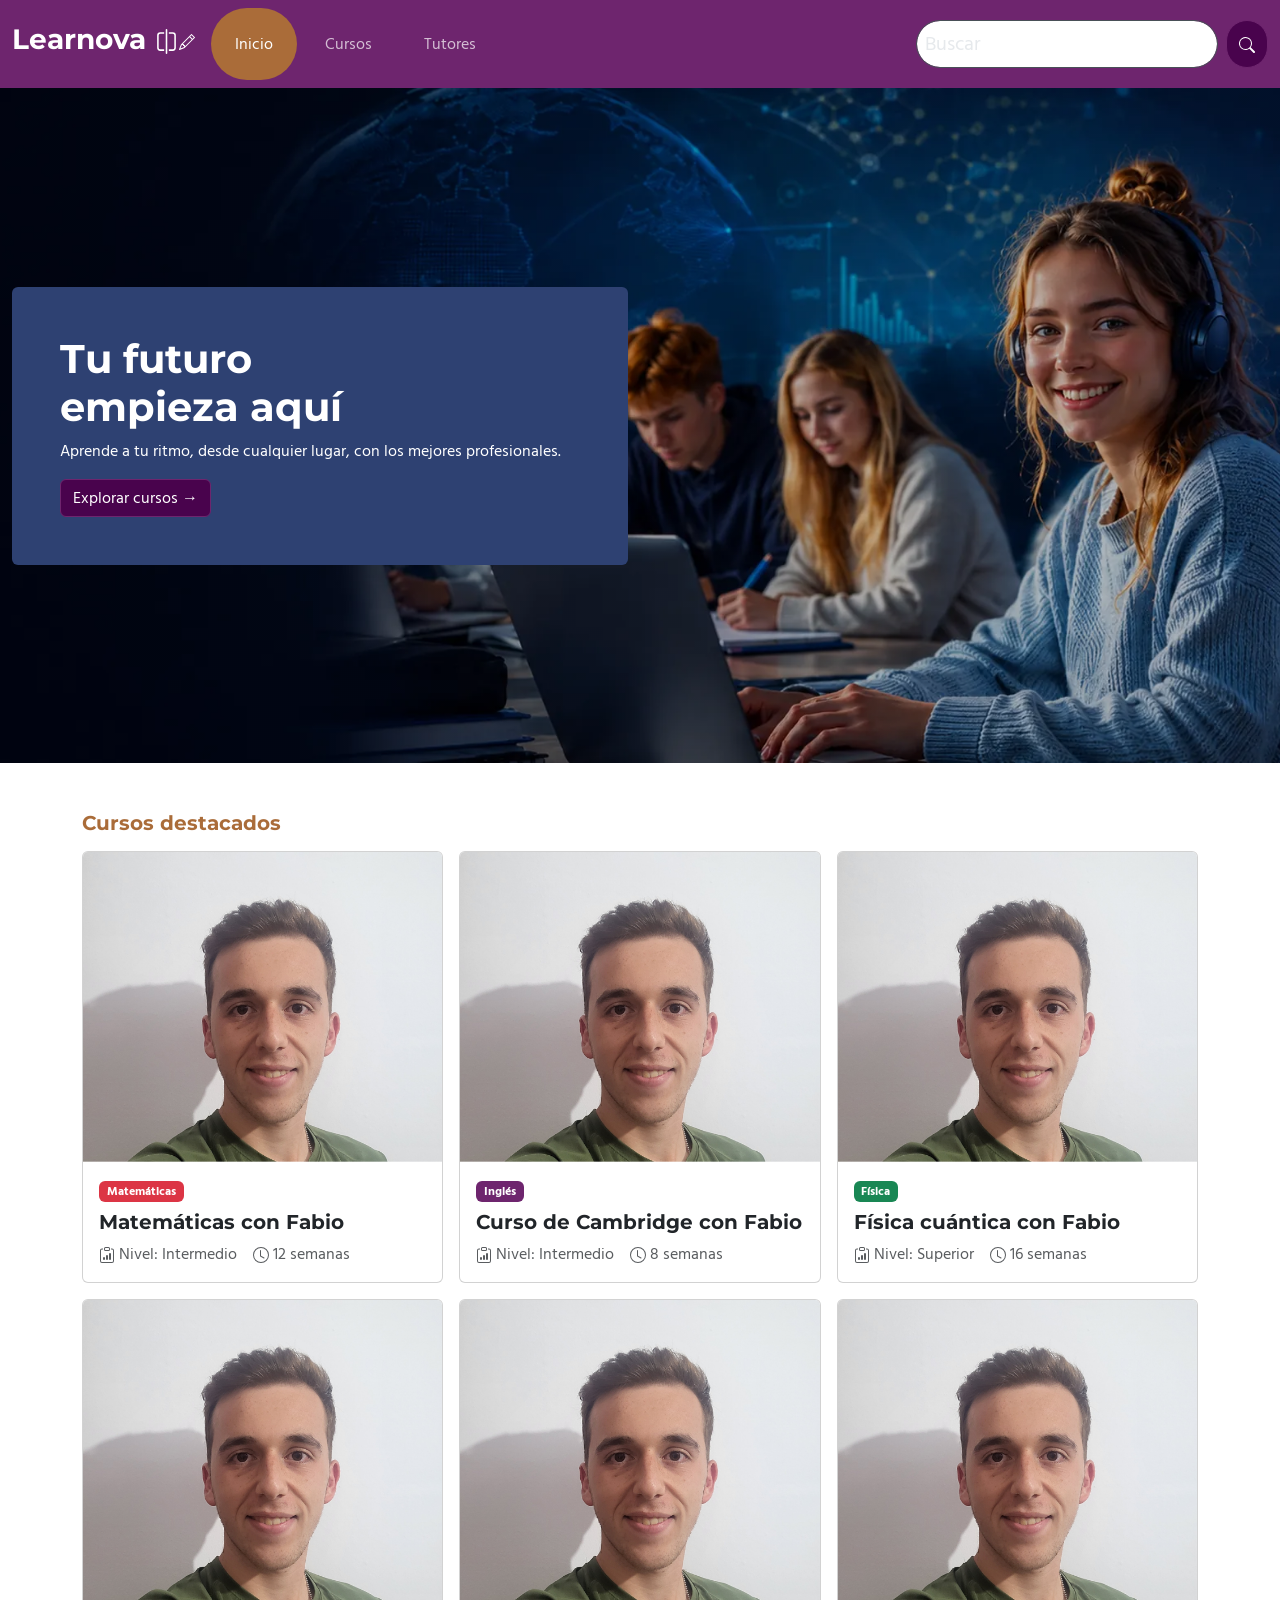
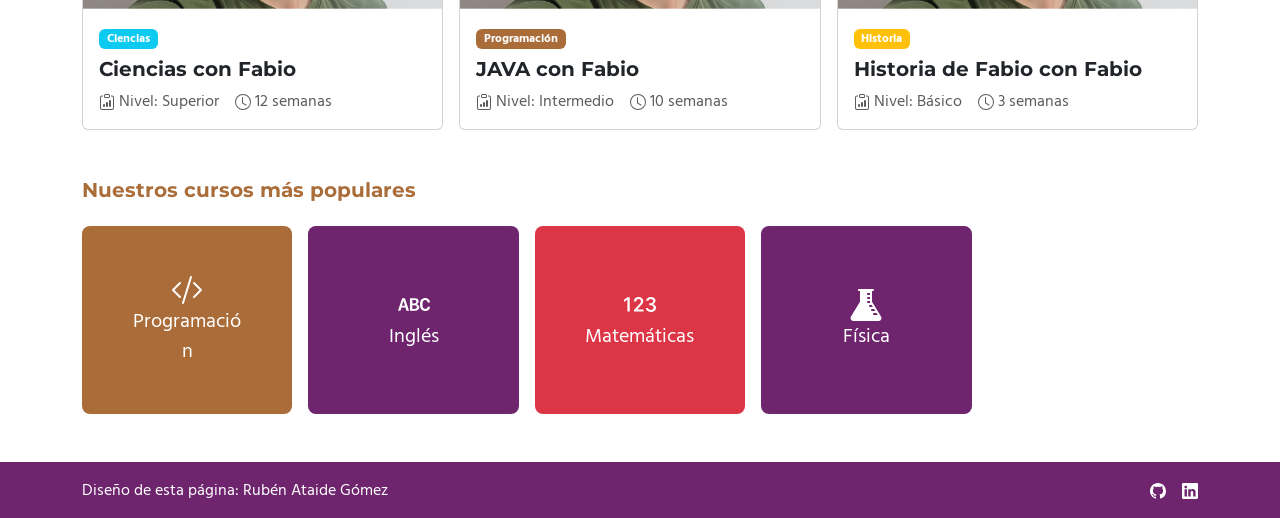
==== commit 3da531db: "Cabecera sticky finger" ====
--- a/index.html
+++ b/index.html
@@ -1,5 +1,5 @@
 <!DOCTYPE html>
-<html lang="es" class="overflow-x-hidden">
+<html lang="es">
 
 <head>
     <meta charset="UTF-8">
@@ -21,51 +21,53 @@
 <body class="min-vh-100 d-flex flex-column overflow-x-hidden position-relative">
 
     <!-- NAVBAR: se colapsa en móvil/tablet (< lg) -->
-    <nav class="navbar navbar-expand-lg bg-primary" data-bs-theme="dark">
-        <div class="container-fluid">
-            <a class="navbar-brand" href="#">
-                <h3 class="text-white">Learnova <svg xmlns="http://www.w3.org/2000/svg" width="25" height="25"
-                        fill="currentColor" class="bi bi-vr" viewBox="0 0 16 16">
-                        <path
-                            d="M3 12V4a1 1 0 0 1 1-1h2.5V2H4a2 2 0 0 0-2 2v8a2 2 0 0 0 2 2h2.5v-1H4a1 1 0 0 1-1-1m6.5 1v1H12a2 2 0 0 0 2-2V4a2 2 0 0 0-2-2H9.5v1H12a1 1 0 0 1 1 1v8a1 1 0 0 1-1 1zM8 16a.5.5 0 0 1-.5-.5V.5a.5.5 0 0 1 1 0v15a.5.5 0 0 1-.5.5" />
-                    </svg><svg xmlns="http://www.w3.org/2000/svg" width="16" height="16" fill="currentColor"
-                        class="bi bi-pencil" viewBox="0 0 16 16">
-                        <path
-                            d="M12.146.146a.5.5 0 0 1 .708 0l3 3a.5.5 0 0 1 0 .708l-10 10a.5.5 0 0 1-.168.11l-5 2a.5.5 0 0 1-.65-.65l2-5a.5.5 0 0 1 .11-.168zM11.207 2.5 13.5 4.793 14.793 3.5 12.5 1.207zm1.586 3L10.5 3.207 4 9.707V10h.5a.5.5 0 0 1 .5.5v.5h.5a.5.5 0 0 1 .5.5v.5h.293zm-9.761 5.175-.106.106-1.528 3.821 3.821-1.528.106-.106A.5.5 0 0 1 5 12.5V12h-.5a.5.5 0 0 1-.5-.5V11h-.5a.5.5 0 0 1-.468-.325" />
-                    </svg></h3>
-            </a>
-            <button class="navbar-toggler" type="button" data-bs-toggle="collapse"
-                data-bs-target="#navbarSupportedContent" aria-controls="navbarSupportedContent" aria-expanded="false"
-                aria-label="Toggle navigation">
-                <span class="navbar-toggler-icon"></span>
-            </button>
-            <div class="collapse navbar-collapse" id="navbarSupportedContent">
-                <ul class="navbar-nav nav-pills me-auto mb-3 mb-lg-0 gap-lg-1">
-                    <li class="nav-item">
-                        <a class="nav-link active rounded-pill px-3 py-2 p-lg-4" aria-current="page"
-                            href="index.html">Inicio</a>
-                    </li>
-                    <li class="nav-item">
-                        <a class="nav-link px-3 py-2 p-lg-4" href="cursos.html">Cursos</a>
-                    </li>
-                    <li class="nav-item">
-                        <a class="nav-link px-3 py-2 p-lg-4" href="tutores.html">Tutores</a>
-                    </li>
-                </ul>
-                <form class="d-flex col-lg-4 mt-2 mt-lg-0 pb-3 pb-lg-0" role="search">
-                    <input class="form-control flex-grow-1 p-2 me-2 bg-white rounded-pill fs-5 w-auto" type="search"
-                        placeholder="Buscar" aria-label="Buscar" />
-                    <button class="btn btn-primary rounded-pill" type="submit">
-                        <svg xmlns="http://www.w3.org/2000/svg" width="16" height="16" fill="currentColor"
-                            class="bi bi-search" viewBox="0 0 16 16">
-                            <path
-                                d="M11.742 10.344a6.5 6.5 0 1 0-1.397 1.398h-.001q.044.06.098.115l3.85 3.85a1 1 0 0 0 1.415-1.414l-3.85-3.85a1 1 0 0 0-.115-.1zM12 6.5a5.5 5.5 0 1 1-11 0 5.5 5.5 0 0 1 11 0" />
-                        </svg>
-                    </button>
-                </form>
-            </div>
-        </div>
-    </nav>
+    <header class="sticky-top">
+        <nav class="navbar navbar-expand-lg bg-primary" data-bs-theme="dark">
+            <div class="container-fluid">
+                <a class="navbar-brand" href="#">
+                    <h3 class="text-white">Learnova <svg xmlns="http://www.w3.org/2000/svg" width="25" height="25"
+                            fill="currentColor" class="bi bi-vr" viewBox="0 0 16 16">
+                            <path
+                                d="M3 12V4a1 1 0 0 1 1-1h2.5V2H4a2 2 0 0 0-2 2v8a2 2 0 0 0 2 2h2.5v-1H4a1 1 0 0 1-1-1m6.5 1v1H12a2 2 0 0 0 2-2V4a2 2 0 0 0-2-2H9.5v1H12a1 1 0 0 1 1 1v8a1 1 0 0 1-1 1zM8 16a.5.5 0 0 1-.5-.5V.5a.5.5 0 0 1 1 0v15a.5.5 0 0 1-.5.5" />
+                        </svg><svg xmlns="http://www.w3.org/2000/svg" width="16" height="16" fill="currentColor"
+                            class="bi bi-pencil" viewBox="0 0 16 16">
+                            <path
+                                d="M12.146.146a.5.5 0 0 1 .708 0l3 3a.5.5 0 0 1 0 .708l-10 10a.5.5 0 0 1-.168.11l-5 2a.5.5 0 0 1-.65-.65l2-5a.5.5 0 0 1 .11-.168zM11.207 2.5 13.5 4.793 14.793 3.5 12.5 1.207zm1.586 3L10.5 3.207 4 9.707V10h.5a.5.5 0 0 1 .5.5v.5h.5a.5.5 0 0 1 .5.5v.5h.293zm-9.761 5.175-.106.106-1.528 3.821 3.821-1.528.106-.106A.5.5 0 0 1 5 12.5V12h-.5a.5.5 0 0 1-.5-.5V11h-.5a.5.5 0 0 1-.468-.325" />
+                        </svg></h3>
+                </a>
+                <button class="navbar-toggler" type="button" data-bs-toggle="collapse"
+                    data-bs-target="#navbarSupportedContent" aria-controls="navbarSupportedContent"
+                    aria-expanded="false" aria-label="Toggle navigation">
+                    <span class="navbar-toggler-icon"></span>
+                </button>
+                <div class="collapse navbar-collapse" id="navbarSupportedContent">
+                    <ul class="navbar-nav nav-pills me-auto mb-3 mb-lg-0 gap-lg-1">
+                        <li class="nav-item">
+                            <a class="nav-link active rounded-pill px-3 py-2 p-lg-4" aria-current="page"
+                                href="index.html">Inicio</a>
+                        </li>
+                        <li class="nav-item">
+                            <a class="nav-link px-3 py-2 p-lg-4" href="cursos.html">Cursos</a>
+                        </li>
+                        <li class="nav-item">
+                            <a class="nav-link px-3 py-2 p-lg-4" href="tutores.html">Tutores</a>
+                        </li>
+                    </ul>
+                    <form class="d-flex col-lg-4 mt-2 mt-lg-0 pb-3 pb-lg-0" role="search">
+                        <input class="form-control flex-grow-1 p-2 me-2 bg-white rounded-pill fs-5 w-auto" type="search"
+                            placeholder="Buscar" aria-label="Buscar" />
+                        <button class="btn btn-primary rounded-pill" type="submit">
+                            <svg xmlns="http://www.w3.org/2000/svg" width="16" height="16" fill="currentColor"
+                                class="bi bi-search" viewBox="0 0 16 16">
+                                <path
+                                    d="M11.742 10.344a6.5 6.5 0 1 0-1.397 1.398h-.001q.044.06.098.115l3.85 3.85a1 1 0 0 0 1.415-1.414l-3.85-3.85a1 1 0 0 0-.115-.1zM12 6.5a5.5 5.5 0 1 1-11 0 5.5 5.5 0 0 1 11 0" />
+                            </svg>
+                        </button>
+                    </form>
+                </div>
+            </div>
+        </nav>
+    </header>
 
     <!-- BANNER -->
     <section class="banner py-5">
--- a/css/estilos.css
+++ b/css/estilos.css
@@ -195,7 +195,6 @@
 }
 
 .contenido-cursos {
-  width: 100%;
   min-width: 0;
 }
 
@@ -223,29 +222,3 @@
 .course-carousel .carousel-control-next-icon {
   filter: invert(1) grayscale(100);
 }
-
-@media (min-width: 992px) {
-  .layout-cursos #form-busqueda {
-    display: contents;
-  }
-
-  .layout-cursos #form-busqueda > .d-flex.flex-wrap.gap-2 {
-    flex: 0 0 100%;
-    width: 100%;
-  }
-
-  .layout-cursos #form-busqueda > .form-field {
-    flex: 0 0 92%;
-    width: 92%;
-  }
-
-  .layout-cursos #form-busqueda > .d-flex.flex-wrap.align-items-start {
-    flex: 0 0 320px;
-    width: 320px;
-    max-width: 320px;
-  }
-
-  .contenido-cursos {
-    flex: 1 1 0;
-  }
-}
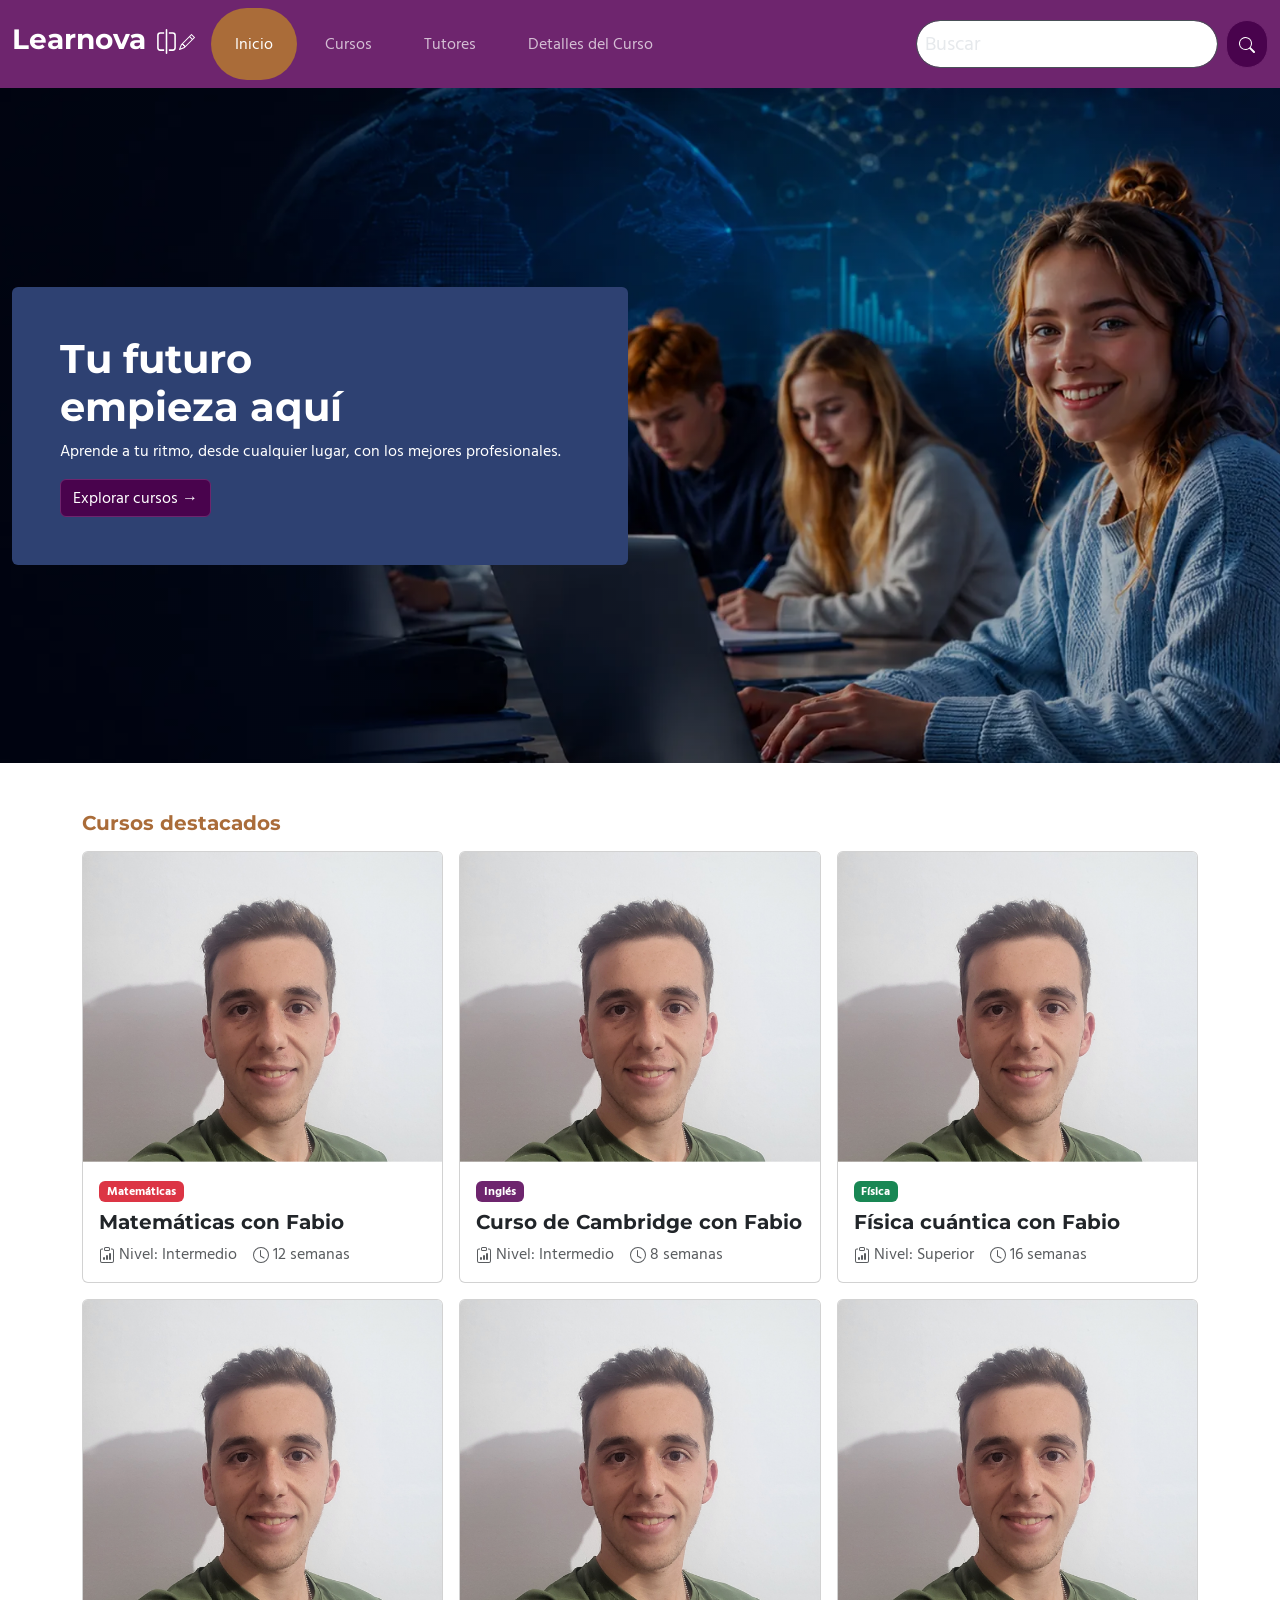
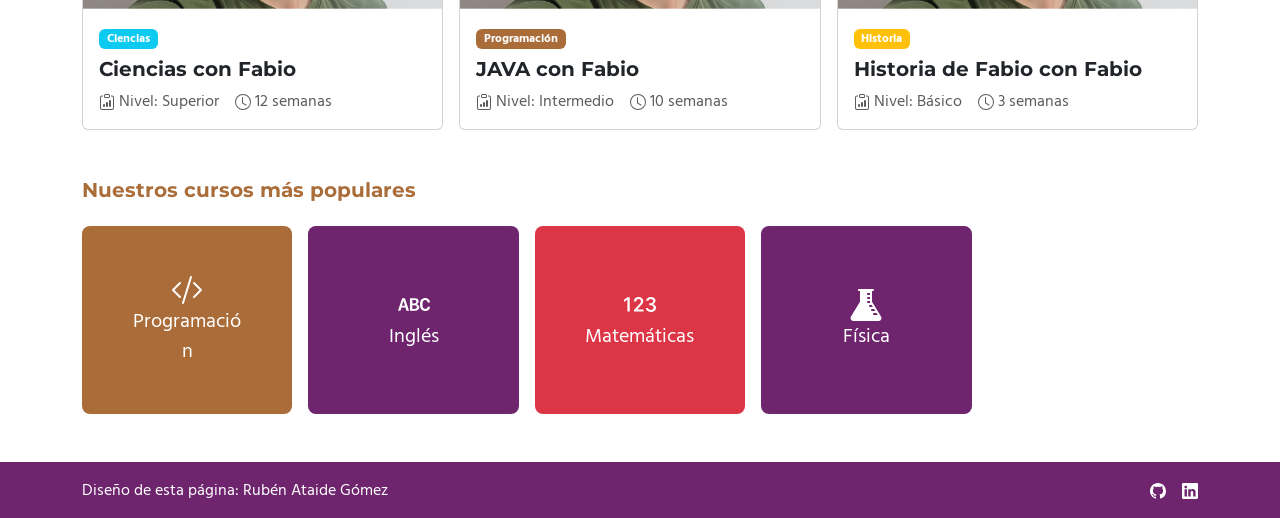
==== commit 3ccd43be: "ddfghjkdfgjkndfg" ====
--- a/index.html
+++ b/index.html
@@ -1,5 +1,5 @@
 <!DOCTYPE html>
-<html lang="es">
+<html lang="es" class="overflow-x-hidden">
 
 <head>
     <meta charset="UTF-8">
@@ -21,53 +21,54 @@
 <body class="min-vh-100 d-flex flex-column overflow-x-hidden position-relative">
 
     <!-- NAVBAR: se colapsa en móvil/tablet (< lg) -->
-    <header class="sticky-top">
-        <nav class="navbar navbar-expand-lg bg-primary" data-bs-theme="dark">
-            <div class="container-fluid">
-                <a class="navbar-brand" href="#">
-                    <h3 class="text-white">Learnova <svg xmlns="http://www.w3.org/2000/svg" width="25" height="25"
-                            fill="currentColor" class="bi bi-vr" viewBox="0 0 16 16">
-                            <path
-                                d="M3 12V4a1 1 0 0 1 1-1h2.5V2H4a2 2 0 0 0-2 2v8a2 2 0 0 0 2 2h2.5v-1H4a1 1 0 0 1-1-1m6.5 1v1H12a2 2 0 0 0 2-2V4a2 2 0 0 0-2-2H9.5v1H12a1 1 0 0 1 1 1v8a1 1 0 0 1-1 1zM8 16a.5.5 0 0 1-.5-.5V.5a.5.5 0 0 1 1 0v15a.5.5 0 0 1-.5.5" />
-                        </svg><svg xmlns="http://www.w3.org/2000/svg" width="16" height="16" fill="currentColor"
-                            class="bi bi-pencil" viewBox="0 0 16 16">
-                            <path
-                                d="M12.146.146a.5.5 0 0 1 .708 0l3 3a.5.5 0 0 1 0 .708l-10 10a.5.5 0 0 1-.168.11l-5 2a.5.5 0 0 1-.65-.65l2-5a.5.5 0 0 1 .11-.168zM11.207 2.5 13.5 4.793 14.793 3.5 12.5 1.207zm1.586 3L10.5 3.207 4 9.707V10h.5a.5.5 0 0 1 .5.5v.5h.5a.5.5 0 0 1 .5.5v.5h.293zm-9.761 5.175-.106.106-1.528 3.821 3.821-1.528.106-.106A.5.5 0 0 1 5 12.5V12h-.5a.5.5 0 0 1-.5-.5V11h-.5a.5.5 0 0 1-.468-.325" />
-                        </svg></h3>
-                </a>
-                <button class="navbar-toggler" type="button" data-bs-toggle="collapse"
-                    data-bs-target="#navbarSupportedContent" aria-controls="navbarSupportedContent"
-                    aria-expanded="false" aria-label="Toggle navigation">
-                    <span class="navbar-toggler-icon"></span>
-                </button>
-                <div class="collapse navbar-collapse" id="navbarSupportedContent">
-                    <ul class="navbar-nav nav-pills me-auto mb-3 mb-lg-0 gap-lg-1">
-                        <li class="nav-item">
-                            <a class="nav-link active rounded-pill px-3 py-2 p-lg-4" aria-current="page"
-                                href="index.html">Inicio</a>
-                        </li>
-                        <li class="nav-item">
-                            <a class="nav-link px-3 py-2 p-lg-4" href="cursos.html">Cursos</a>
-                        </li>
-                        <li class="nav-item">
-                            <a class="nav-link px-3 py-2 p-lg-4" href="tutores.html">Tutores</a>
-                        </li>
-                    </ul>
-                    <form class="d-flex col-lg-4 mt-2 mt-lg-0 pb-3 pb-lg-0" role="search">
-                        <input class="form-control flex-grow-1 p-2 me-2 bg-white rounded-pill fs-5 w-auto" type="search"
-                            placeholder="Buscar" aria-label="Buscar" />
-                        <button class="btn btn-primary rounded-pill" type="submit">
-                            <svg xmlns="http://www.w3.org/2000/svg" width="16" height="16" fill="currentColor"
-                                class="bi bi-search" viewBox="0 0 16 16">
-                                <path
-                                    d="M11.742 10.344a6.5 6.5 0 1 0-1.397 1.398h-.001q.044.06.098.115l3.85 3.85a1 1 0 0 0 1.415-1.414l-3.85-3.85a1 1 0 0 0-.115-.1zM12 6.5a5.5 5.5 0 1 1-11 0 5.5 5.5 0 0 1 11 0" />
-                            </svg>
-                        </button>
-                    </form>
-                </div>
-            </div>
-        </nav>
-    </header>
+    <nav class="navbar navbar-expand-lg bg-primary" data-bs-theme="dark">
+        <div class="container-fluid">
+            <a class="navbar-brand" href="#">
+                <h3 class="text-white">Learnova <svg xmlns="http://www.w3.org/2000/svg" width="25" height="25"
+                        fill="currentColor" class="bi bi-vr" viewBox="0 0 16 16">
+                        <path
+                            d="M3 12V4a1 1 0 0 1 1-1h2.5V2H4a2 2 0 0 0-2 2v8a2 2 0 0 0 2 2h2.5v-1H4a1 1 0 0 1-1-1m6.5 1v1H12a2 2 0 0 0 2-2V4a2 2 0 0 0-2-2H9.5v1H12a1 1 0 0 1 1 1v8a1 1 0 0 1-1 1zM8 16a.5.5 0 0 1-.5-.5V.5a.5.5 0 0 1 1 0v15a.5.5 0 0 1-.5.5" />
+                    </svg><svg xmlns="http://www.w3.org/2000/svg" width="16" height="16" fill="currentColor"
+                        class="bi bi-pencil" viewBox="0 0 16 16">
+                        <path
+                            d="M12.146.146a.5.5 0 0 1 .708 0l3 3a.5.5 0 0 1 0 .708l-10 10a.5.5 0 0 1-.168.11l-5 2a.5.5 0 0 1-.65-.65l2-5a.5.5 0 0 1 .11-.168zM11.207 2.5 13.5 4.793 14.793 3.5 12.5 1.207zm1.586 3L10.5 3.207 4 9.707V10h.5a.5.5 0 0 1 .5.5v.5h.5a.5.5 0 0 1 .5.5v.5h.293zm-9.761 5.175-.106.106-1.528 3.821 3.821-1.528.106-.106A.5.5 0 0 1 5 12.5V12h-.5a.5.5 0 0 1-.5-.5V11h-.5a.5.5 0 0 1-.468-.325" />
+                    </svg></h3>
+            </a>
+            <button class="navbar-toggler" type="button" data-bs-toggle="collapse"
+                data-bs-target="#navbarSupportedContent" aria-controls="navbarSupportedContent" aria-expanded="false"
+                aria-label="Toggle navigation">
+                <span class="navbar-toggler-icon"></span>
+            </button>
+            <div class="collapse navbar-collapse" id="navbarSupportedContent">
+                <ul class="navbar-nav nav-pills me-auto mb-3 mb-lg-0 gap-lg-1">
+                    <li class="nav-item">
+                        <a class="nav-link active rounded-pill px-3 py-2 p-lg-4" aria-current="page"
+                            href="index.html">Inicio</a>
+                    </li>
+                    <li class="nav-item">
+                        <a class="nav-link px-3 py-2 p-lg-4" href="cursos.html">Cursos</a>
+                    </li>
+                    <li class="nav-item">
+                        <a class="nav-link px-3 py-2 p-lg-4" href="tutores.html">Tutores</a>
+                    </li>
+                    <li class="nav-item">
+                        <a class="nav-link p-4" aria-current="page" href="detallesCursos.html">Detalles del Curso</a>
+                    </li>
+                </ul>
+                <form class="d-flex col-lg-4 mt-2 mt-lg-0 pb-3 pb-lg-0" role="search">
+                    <input class="form-control flex-grow-1 p-2 me-2 bg-white rounded-pill fs-5 w-auto" type="search"
+                        placeholder="Buscar" aria-label="Buscar" />
+                    <button class="btn btn-primary rounded-pill" type="submit">
+                        <svg xmlns="http://www.w3.org/2000/svg" width="16" height="16" fill="currentColor"
+                            class="bi bi-search" viewBox="0 0 16 16">
+                            <path
+                                d="M11.742 10.344a6.5 6.5 0 1 0-1.397 1.398h-.001q.044.06.098.115l3.85 3.85a1 1 0 0 0 1.415-1.414l-3.85-3.85a1 1 0 0 0-.115-.1zM12 6.5a5.5 5.5 0 1 1-11 0 5.5 5.5 0 0 1 11 0" />
+                        </svg>
+                    </button>
+                </form>
+            </div>
+        </div>
+    </nav>
 
     <!-- BANNER -->
     <section class="banner py-5">
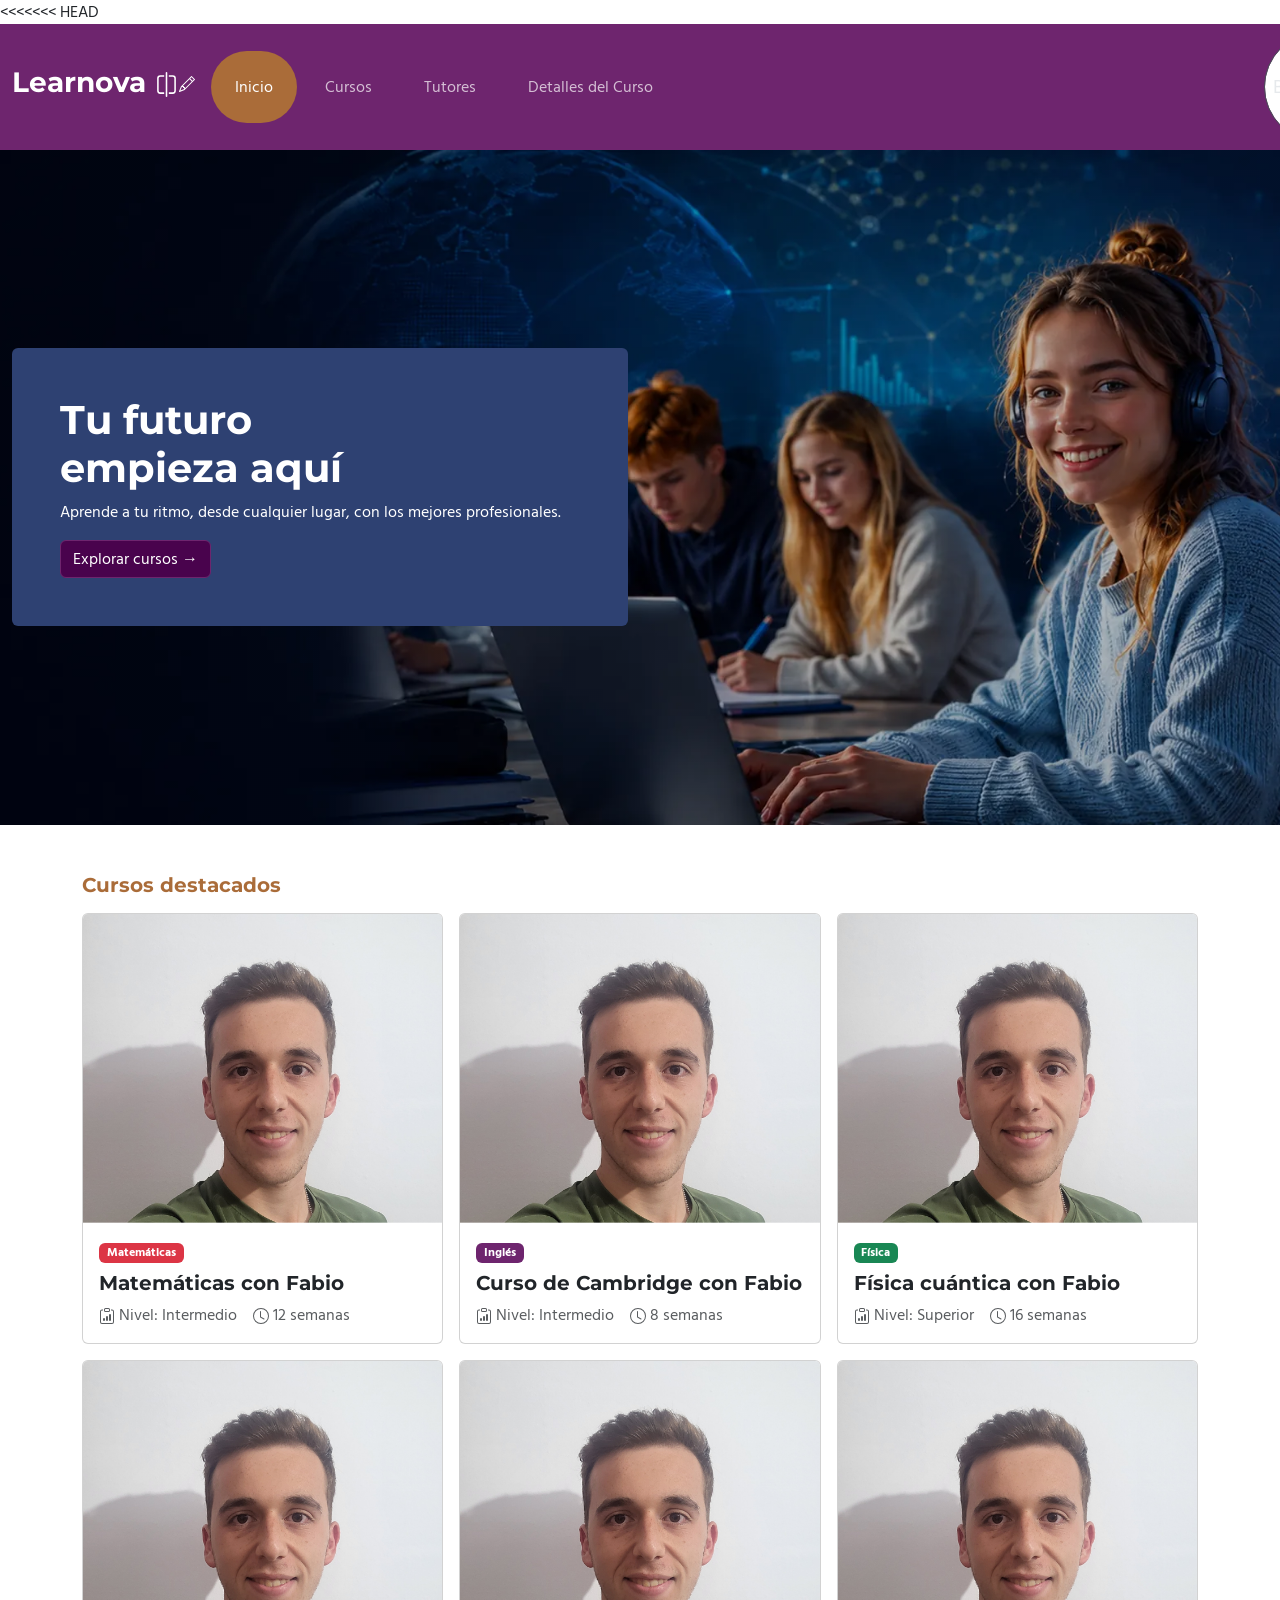
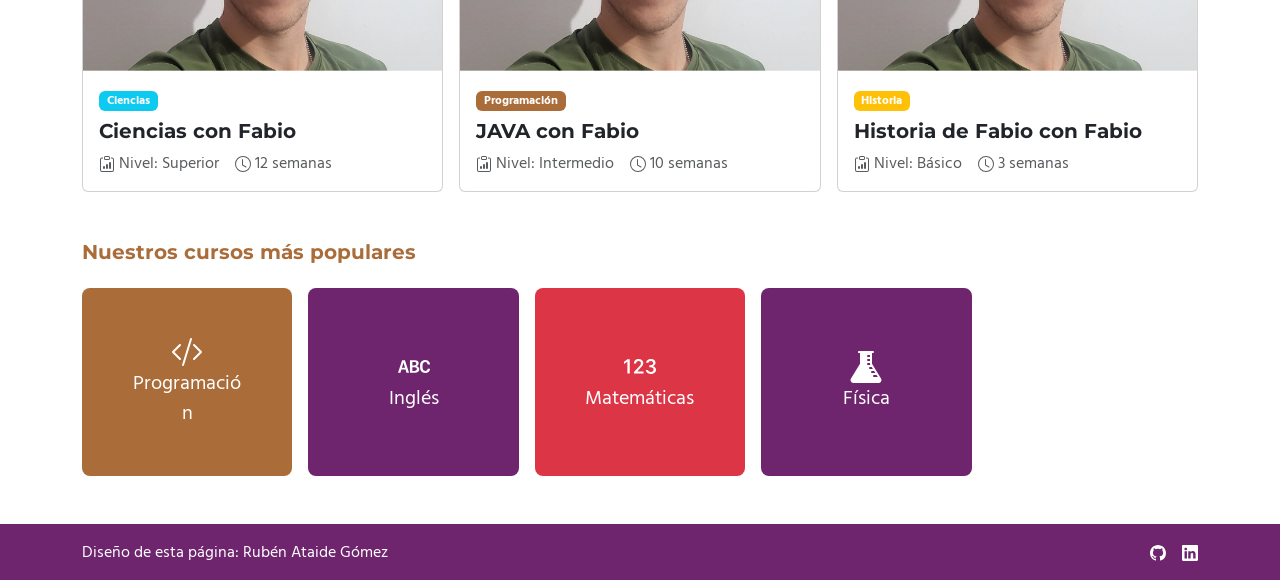
==== commit 8eb0f359: "Merge branch 'main' of https://github.com/lol1404/proyecto-eLearning" ====
--- a/index.html
+++ b/index.html
@@ -1,5 +1,5 @@
 <!DOCTYPE html>
-<html lang="es" class="overflow-x-hidden">
+<html lang="es">
 
 <head>
     <meta charset="UTF-8">
@@ -21,6 +21,7 @@
 <body class="min-vh-100 d-flex flex-column overflow-x-hidden position-relative">
 
     <!-- NAVBAR: se colapsa en móvil/tablet (< lg) -->
+<<<<<<< HEAD
     <nav class="navbar navbar-expand-lg bg-primary" data-bs-theme="dark">
         <div class="container-fluid">
             <a class="navbar-brand" href="#">
@@ -61,14 +62,55 @@
                     <button class="btn btn-primary rounded-pill" type="submit">
                         <svg xmlns="http://www.w3.org/2000/svg" width="16" height="16" fill="currentColor"
                             class="bi bi-search" viewBox="0 0 16 16">
-                            <path
-                                d="M11.742 10.344a6.5 6.5 0 1 0-1.397 1.398h-.001q.044.06.098.115l3.85 3.85a1 1 0 0 0 1.415-1.414l-3.85-3.85a1 1 0 0 0-.115-.1zM12 6.5a5.5 5.5 0 1 1-11 0 5.5 5.5 0 0 1 11 0" />
-                        </svg>
-                    </button>
-                </form>
-            </div>
-        </div>
-    </nav>
+=======
+    <header class="sticky-top">
+        <nav class="navbar navbar-expand-lg bg-primary" data-bs-theme="dark">
+            <div class="container-fluid">
+                <a class="navbar-brand" href="#">
+                    <h3 class="text-white">Learnova <svg xmlns="http://www.w3.org/2000/svg" width="25" height="25"
+                            fill="currentColor" class="bi bi-vr" viewBox="0 0 16 16">
+>>>>>>> 51d011db2b91966c2930a7f81975f21b002c046d
+                            <path
+                                d="M3 12V4a1 1 0 0 1 1-1h2.5V2H4a2 2 0 0 0-2 2v8a2 2 0 0 0 2 2h2.5v-1H4a1 1 0 0 1-1-1m6.5 1v1H12a2 2 0 0 0 2-2V4a2 2 0 0 0-2-2H9.5v1H12a1 1 0 0 1 1 1v8a1 1 0 0 1-1 1zM8 16a.5.5 0 0 1-.5-.5V.5a.5.5 0 0 1 1 0v15a.5.5 0 0 1-.5.5" />
+                        </svg><svg xmlns="http://www.w3.org/2000/svg" width="16" height="16" fill="currentColor"
+                            class="bi bi-pencil" viewBox="0 0 16 16">
+                            <path
+                                d="M12.146.146a.5.5 0 0 1 .708 0l3 3a.5.5 0 0 1 0 .708l-10 10a.5.5 0 0 1-.168.11l-5 2a.5.5 0 0 1-.65-.65l2-5a.5.5 0 0 1 .11-.168zM11.207 2.5 13.5 4.793 14.793 3.5 12.5 1.207zm1.586 3L10.5 3.207 4 9.707V10h.5a.5.5 0 0 1 .5.5v.5h.5a.5.5 0 0 1 .5.5v.5h.293zm-9.761 5.175-.106.106-1.528 3.821 3.821-1.528.106-.106A.5.5 0 0 1 5 12.5V12h-.5a.5.5 0 0 1-.5-.5V11h-.5a.5.5 0 0 1-.468-.325" />
+                        </svg></h3>
+                </a>
+                <button class="navbar-toggler" type="button" data-bs-toggle="collapse"
+                    data-bs-target="#navbarSupportedContent" aria-controls="navbarSupportedContent"
+                    aria-expanded="false" aria-label="Toggle navigation">
+                    <span class="navbar-toggler-icon"></span>
+                </button>
+                <div class="collapse navbar-collapse" id="navbarSupportedContent">
+                    <ul class="navbar-nav nav-pills me-auto mb-3 mb-lg-0 gap-lg-1">
+                        <li class="nav-item">
+                            <a class="nav-link active rounded-pill px-3 py-2 p-lg-4" aria-current="page"
+                                href="index.html">Inicio</a>
+                        </li>
+                        <li class="nav-item">
+                            <a class="nav-link px-3 py-2 p-lg-4" href="cursos.html">Cursos</a>
+                        </li>
+                        <li class="nav-item">
+                            <a class="nav-link px-3 py-2 p-lg-4" href="tutores.html">Tutores</a>
+                        </li>
+                    </ul>
+                    <form class="d-flex col-lg-4 mt-2 mt-lg-0 pb-3 pb-lg-0" role="search">
+                        <input class="form-control flex-grow-1 p-2 me-2 bg-white rounded-pill fs-5 w-auto" type="search"
+                            placeholder="Buscar" aria-label="Buscar" />
+                        <button class="btn btn-primary rounded-pill" type="submit">
+                            <svg xmlns="http://www.w3.org/2000/svg" width="16" height="16" fill="currentColor"
+                                class="bi bi-search" viewBox="0 0 16 16">
+                                <path
+                                    d="M11.742 10.344a6.5 6.5 0 1 0-1.397 1.398h-.001q.044.06.098.115l3.85 3.85a1 1 0 0 0 1.415-1.414l-3.85-3.85a1 1 0 0 0-.115-.1zM12 6.5a5.5 5.5 0 1 1-11 0 5.5 5.5 0 0 1 11 0" />
+                            </svg>
+                        </button>
+                    </form>
+                </div>
+            </div>
+        </nav>
+    </header>
 
     <!-- BANNER -->
     <section class="banner py-5">
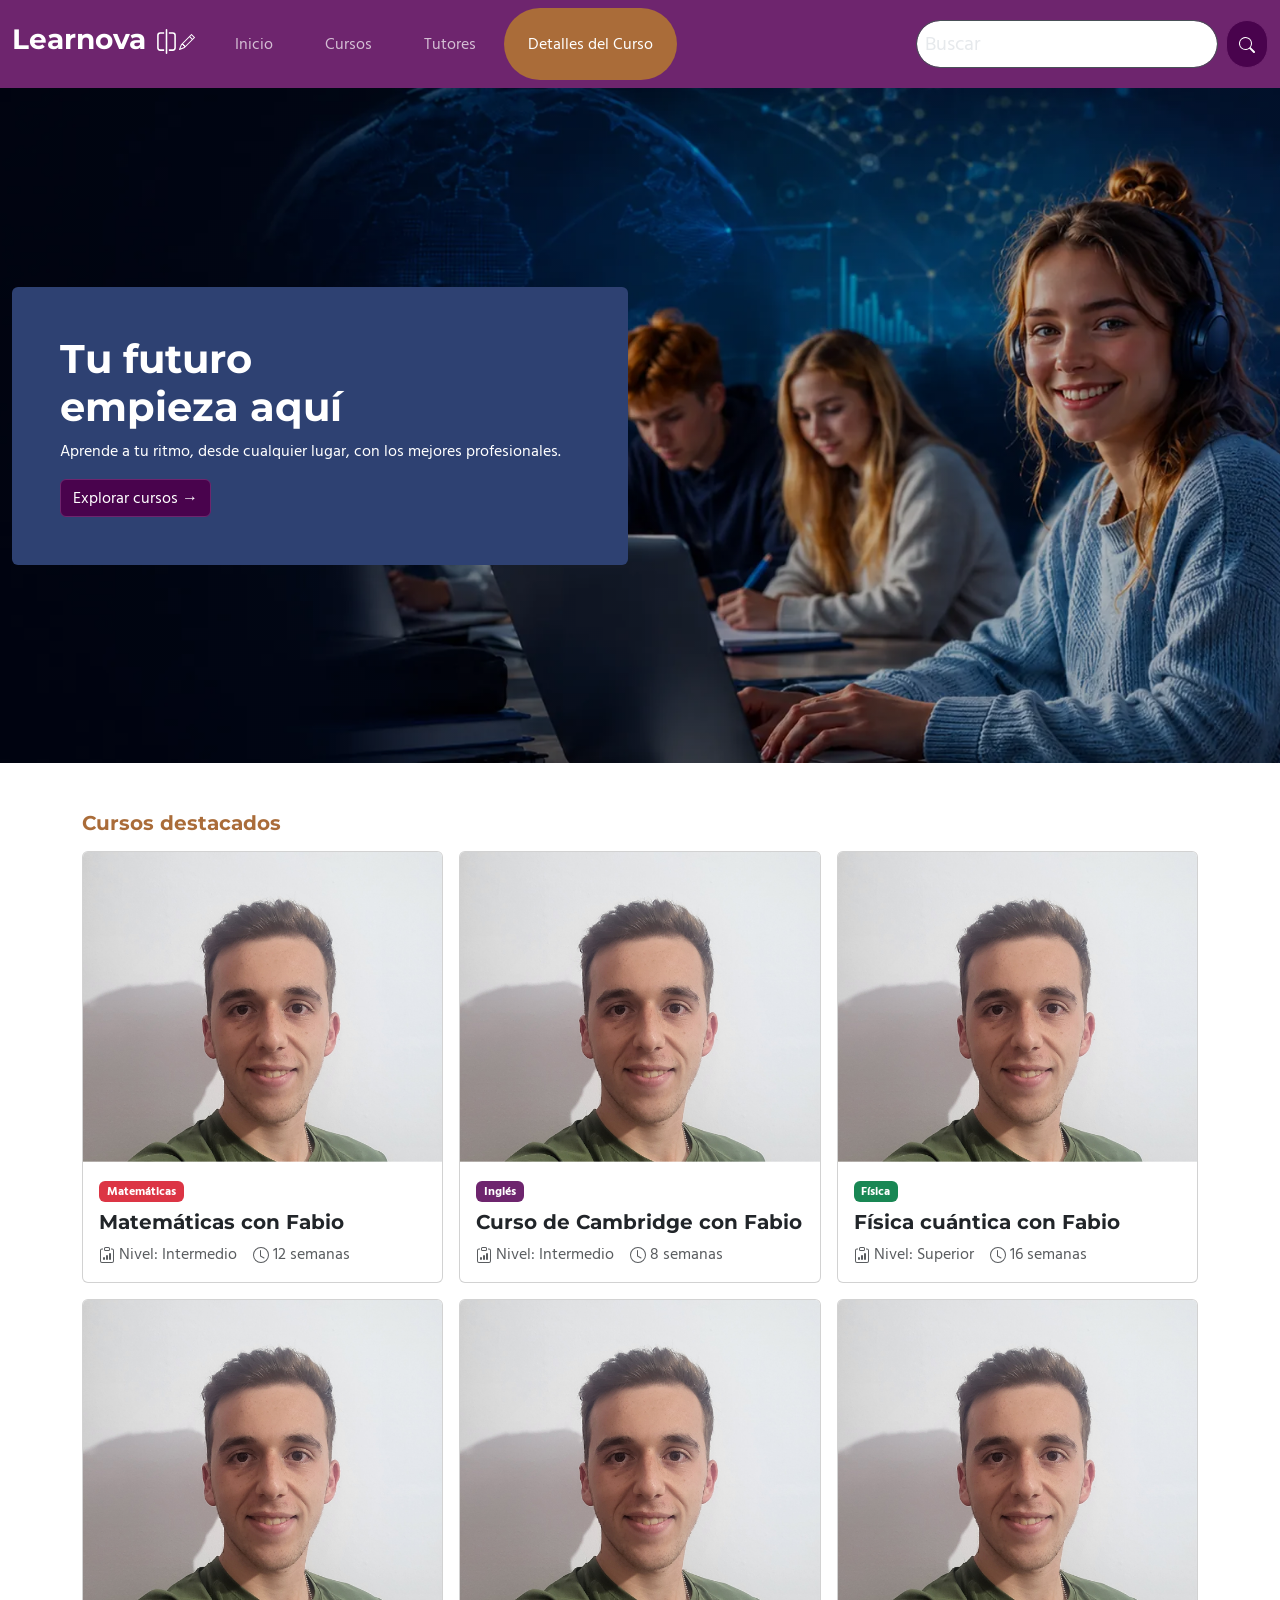
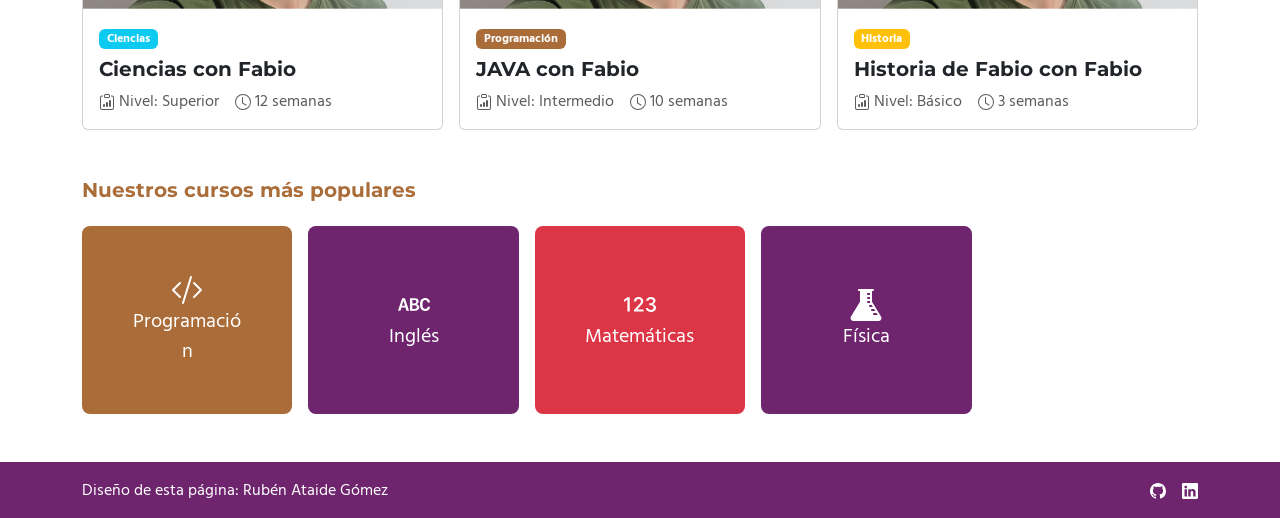
==== commit 4e0db252: "fghcvb" ====
--- a/index.html
+++ b/index.html
@@ -21,55 +21,12 @@
 <body class="min-vh-100 d-flex flex-column overflow-x-hidden position-relative">
 
     <!-- NAVBAR: se colapsa en móvil/tablet (< lg) -->
-<<<<<<< HEAD
-    <nav class="navbar navbar-expand-lg bg-primary" data-bs-theme="dark">
-        <div class="container-fluid">
-            <a class="navbar-brand" href="#">
-                <h3 class="text-white">Learnova <svg xmlns="http://www.w3.org/2000/svg" width="25" height="25"
-                        fill="currentColor" class="bi bi-vr" viewBox="0 0 16 16">
-                        <path
-                            d="M3 12V4a1 1 0 0 1 1-1h2.5V2H4a2 2 0 0 0-2 2v8a2 2 0 0 0 2 2h2.5v-1H4a1 1 0 0 1-1-1m6.5 1v1H12a2 2 0 0 0 2-2V4a2 2 0 0 0-2-2H9.5v1H12a1 1 0 0 1 1 1v8a1 1 0 0 1-1 1zM8 16a.5.5 0 0 1-.5-.5V.5a.5.5 0 0 1 1 0v15a.5.5 0 0 1-.5.5" />
-                    </svg><svg xmlns="http://www.w3.org/2000/svg" width="16" height="16" fill="currentColor"
-                        class="bi bi-pencil" viewBox="0 0 16 16">
-                        <path
-                            d="M12.146.146a.5.5 0 0 1 .708 0l3 3a.5.5 0 0 1 0 .708l-10 10a.5.5 0 0 1-.168.11l-5 2a.5.5 0 0 1-.65-.65l2-5a.5.5 0 0 1 .11-.168zM11.207 2.5 13.5 4.793 14.793 3.5 12.5 1.207zm1.586 3L10.5 3.207 4 9.707V10h.5a.5.5 0 0 1 .5.5v.5h.5a.5.5 0 0 1 .5.5v.5h.293zm-9.761 5.175-.106.106-1.528 3.821 3.821-1.528.106-.106A.5.5 0 0 1 5 12.5V12h-.5a.5.5 0 0 1-.5-.5V11h-.5a.5.5 0 0 1-.468-.325" />
-                    </svg></h3>
-            </a>
-            <button class="navbar-toggler" type="button" data-bs-toggle="collapse"
-                data-bs-target="#navbarSupportedContent" aria-controls="navbarSupportedContent" aria-expanded="false"
-                aria-label="Toggle navigation">
-                <span class="navbar-toggler-icon"></span>
-            </button>
-            <div class="collapse navbar-collapse" id="navbarSupportedContent">
-                <ul class="navbar-nav nav-pills me-auto mb-3 mb-lg-0 gap-lg-1">
-                    <li class="nav-item">
-                        <a class="nav-link active rounded-pill px-3 py-2 p-lg-4" aria-current="page"
-                            href="index.html">Inicio</a>
-                    </li>
-                    <li class="nav-item">
-                        <a class="nav-link px-3 py-2 p-lg-4" href="cursos.html">Cursos</a>
-                    </li>
-                    <li class="nav-item">
-                        <a class="nav-link px-3 py-2 p-lg-4" href="tutores.html">Tutores</a>
-                    </li>
-                    <li class="nav-item">
-                        <a class="nav-link p-4" aria-current="page" href="detallesCursos.html">Detalles del Curso</a>
-                    </li>
-                </ul>
-                <form class="d-flex col-lg-4 mt-2 mt-lg-0 pb-3 pb-lg-0" role="search">
-                    <input class="form-control flex-grow-1 p-2 me-2 bg-white rounded-pill fs-5 w-auto" type="search"
-                        placeholder="Buscar" aria-label="Buscar" />
-                    <button class="btn btn-primary rounded-pill" type="submit">
-                        <svg xmlns="http://www.w3.org/2000/svg" width="16" height="16" fill="currentColor"
-                            class="bi bi-search" viewBox="0 0 16 16">
-=======
     <header class="sticky-top">
         <nav class="navbar navbar-expand-lg bg-primary" data-bs-theme="dark">
             <div class="container-fluid">
                 <a class="navbar-brand" href="#">
                     <h3 class="text-white">Learnova <svg xmlns="http://www.w3.org/2000/svg" width="25" height="25"
                             fill="currentColor" class="bi bi-vr" viewBox="0 0 16 16">
->>>>>>> 51d011db2b91966c2930a7f81975f21b002c046d
                             <path
                                 d="M3 12V4a1 1 0 0 1 1-1h2.5V2H4a2 2 0 0 0-2 2v8a2 2 0 0 0 2 2h2.5v-1H4a1 1 0 0 1-1-1m6.5 1v1H12a2 2 0 0 0 2-2V4a2 2 0 0 0-2-2H9.5v1H12a1 1 0 0 1 1 1v8a1 1 0 0 1-1 1zM8 16a.5.5 0 0 1-.5-.5V.5a.5.5 0 0 1 1 0v15a.5.5 0 0 1-.5.5" />
                         </svg><svg xmlns="http://www.w3.org/2000/svg" width="16" height="16" fill="currentColor"
@@ -86,7 +43,7 @@
                 <div class="collapse navbar-collapse" id="navbarSupportedContent">
                     <ul class="navbar-nav nav-pills me-auto mb-3 mb-lg-0 gap-lg-1">
                         <li class="nav-item">
-                            <a class="nav-link active rounded-pill px-3 py-2 p-lg-4" aria-current="page"
+                            <a class="nav-link rounded-pill px-3 py-2 p-lg-4" aria-current="page"
                                 href="index.html">Inicio</a>
                         </li>
                         <li class="nav-item">
@@ -94,6 +51,11 @@
                         </li>
                         <li class="nav-item">
                             <a class="nav-link px-3 py-2 p-lg-4" href="tutores.html">Tutores</a>
+                        </li>
+                        <li class="nav-item">
+                            <a class="nav-link active p-4 rounded-pill" aria-current="page"
+                                href="detallesCursos.html">Detalles del
+                                Curso</a>
                         </li>
                     </ul>
                     <form class="d-flex col-lg-4 mt-2 mt-lg-0 pb-3 pb-lg-0" role="search">
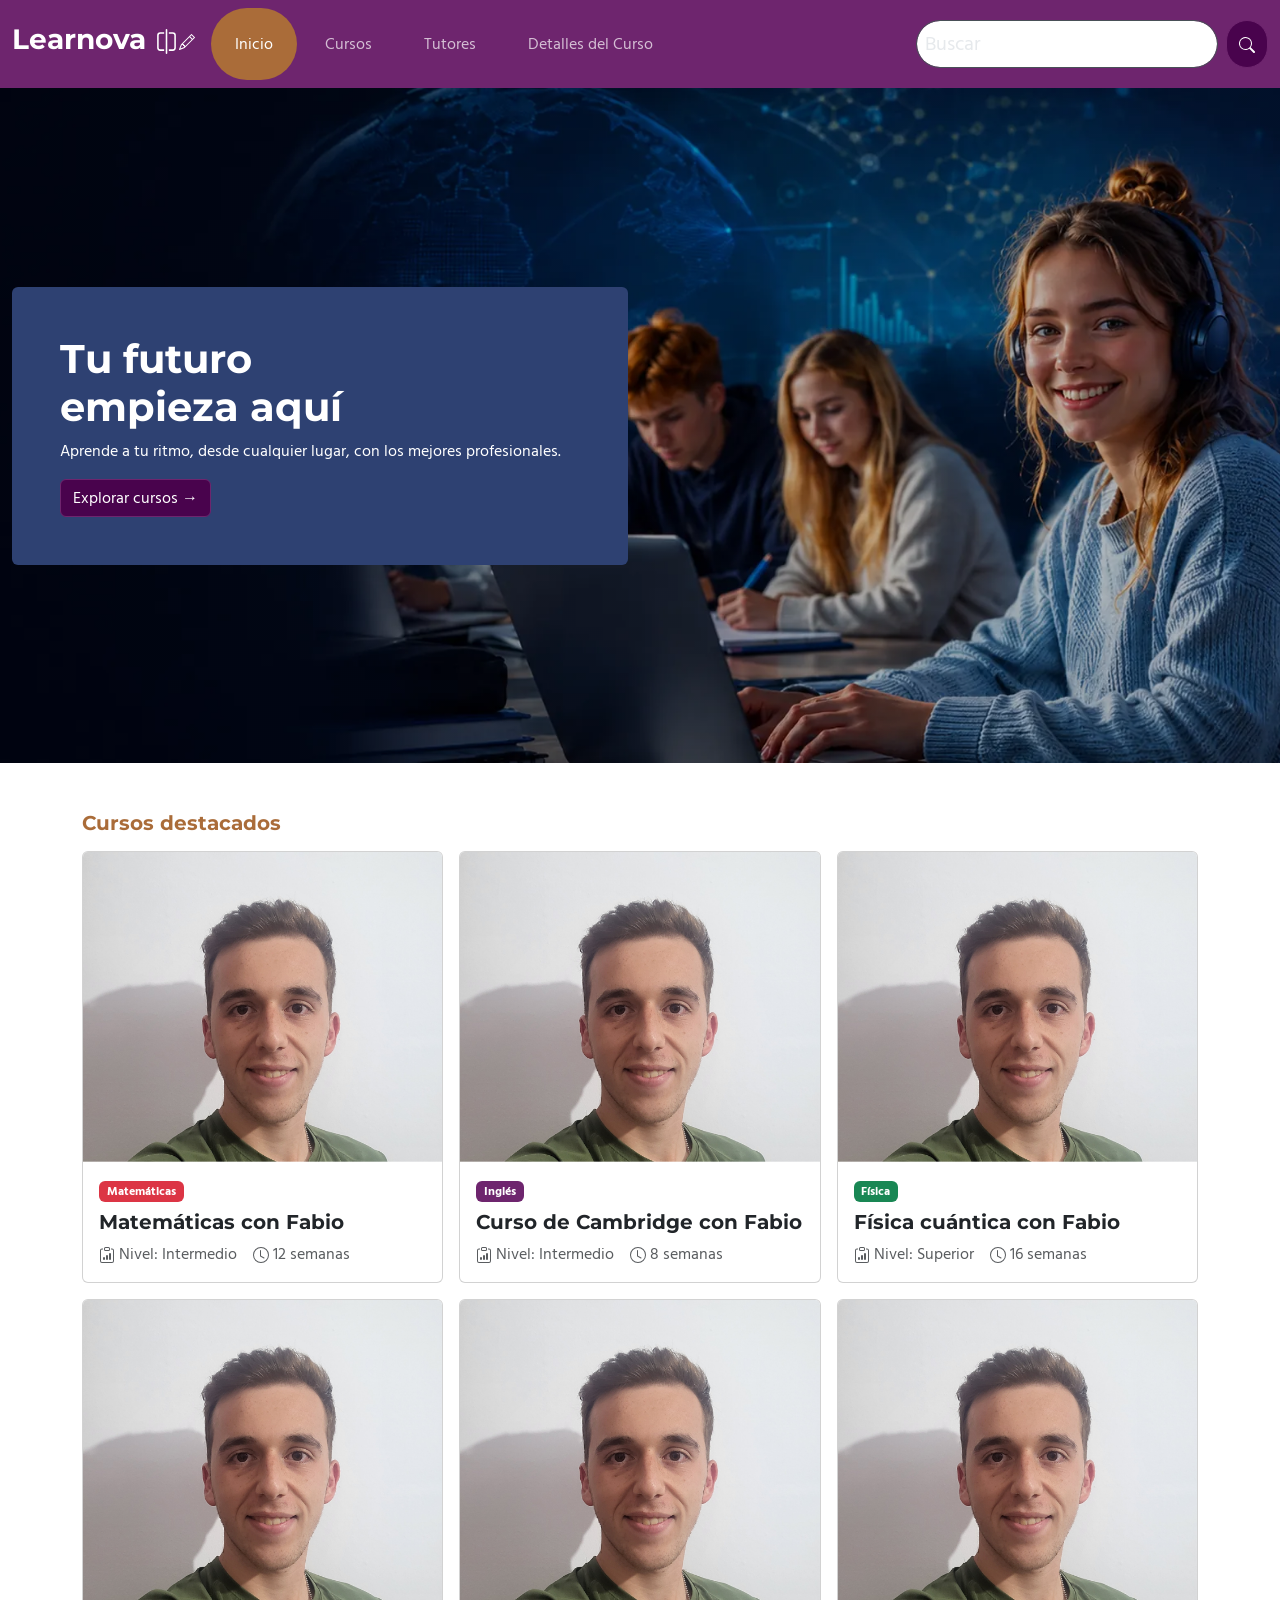
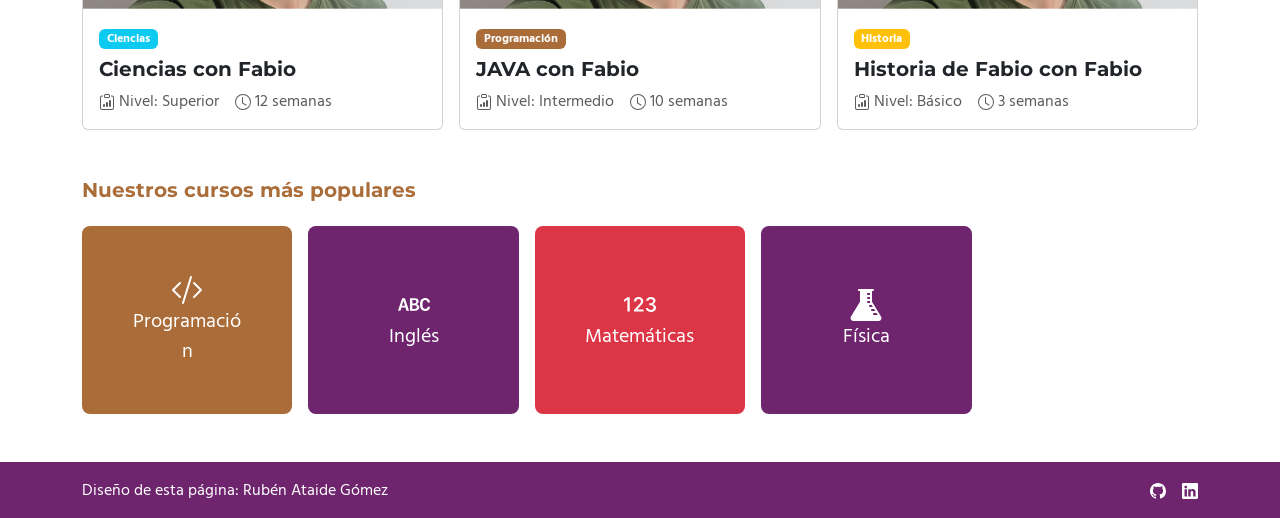
==== commit 66c692c0: "ghjkfghjgfhj" ====
--- a/index.html
+++ b/index.html
@@ -43,7 +43,7 @@
                 <div class="collapse navbar-collapse" id="navbarSupportedContent">
                     <ul class="navbar-nav nav-pills me-auto mb-3 mb-lg-0 gap-lg-1">
                         <li class="nav-item">
-                            <a class="nav-link rounded-pill px-3 py-2 p-lg-4" aria-current="page"
+                            <a class="nav-link rounded-pill active px-3 py-2 p-lg-4" aria-current="page"
                                 href="index.html">Inicio</a>
                         </li>
                         <li class="nav-item">
@@ -53,7 +53,7 @@
                             <a class="nav-link px-3 py-2 p-lg-4" href="tutores.html">Tutores</a>
                         </li>
                         <li class="nav-item">
-                            <a class="nav-link active p-4 rounded-pill" aria-current="page"
+                            <a class="nav-link p-4 rounded-pill" aria-current="page"
                                 href="detallesCursos.html">Detalles del
                                 Curso</a>
                         </li>
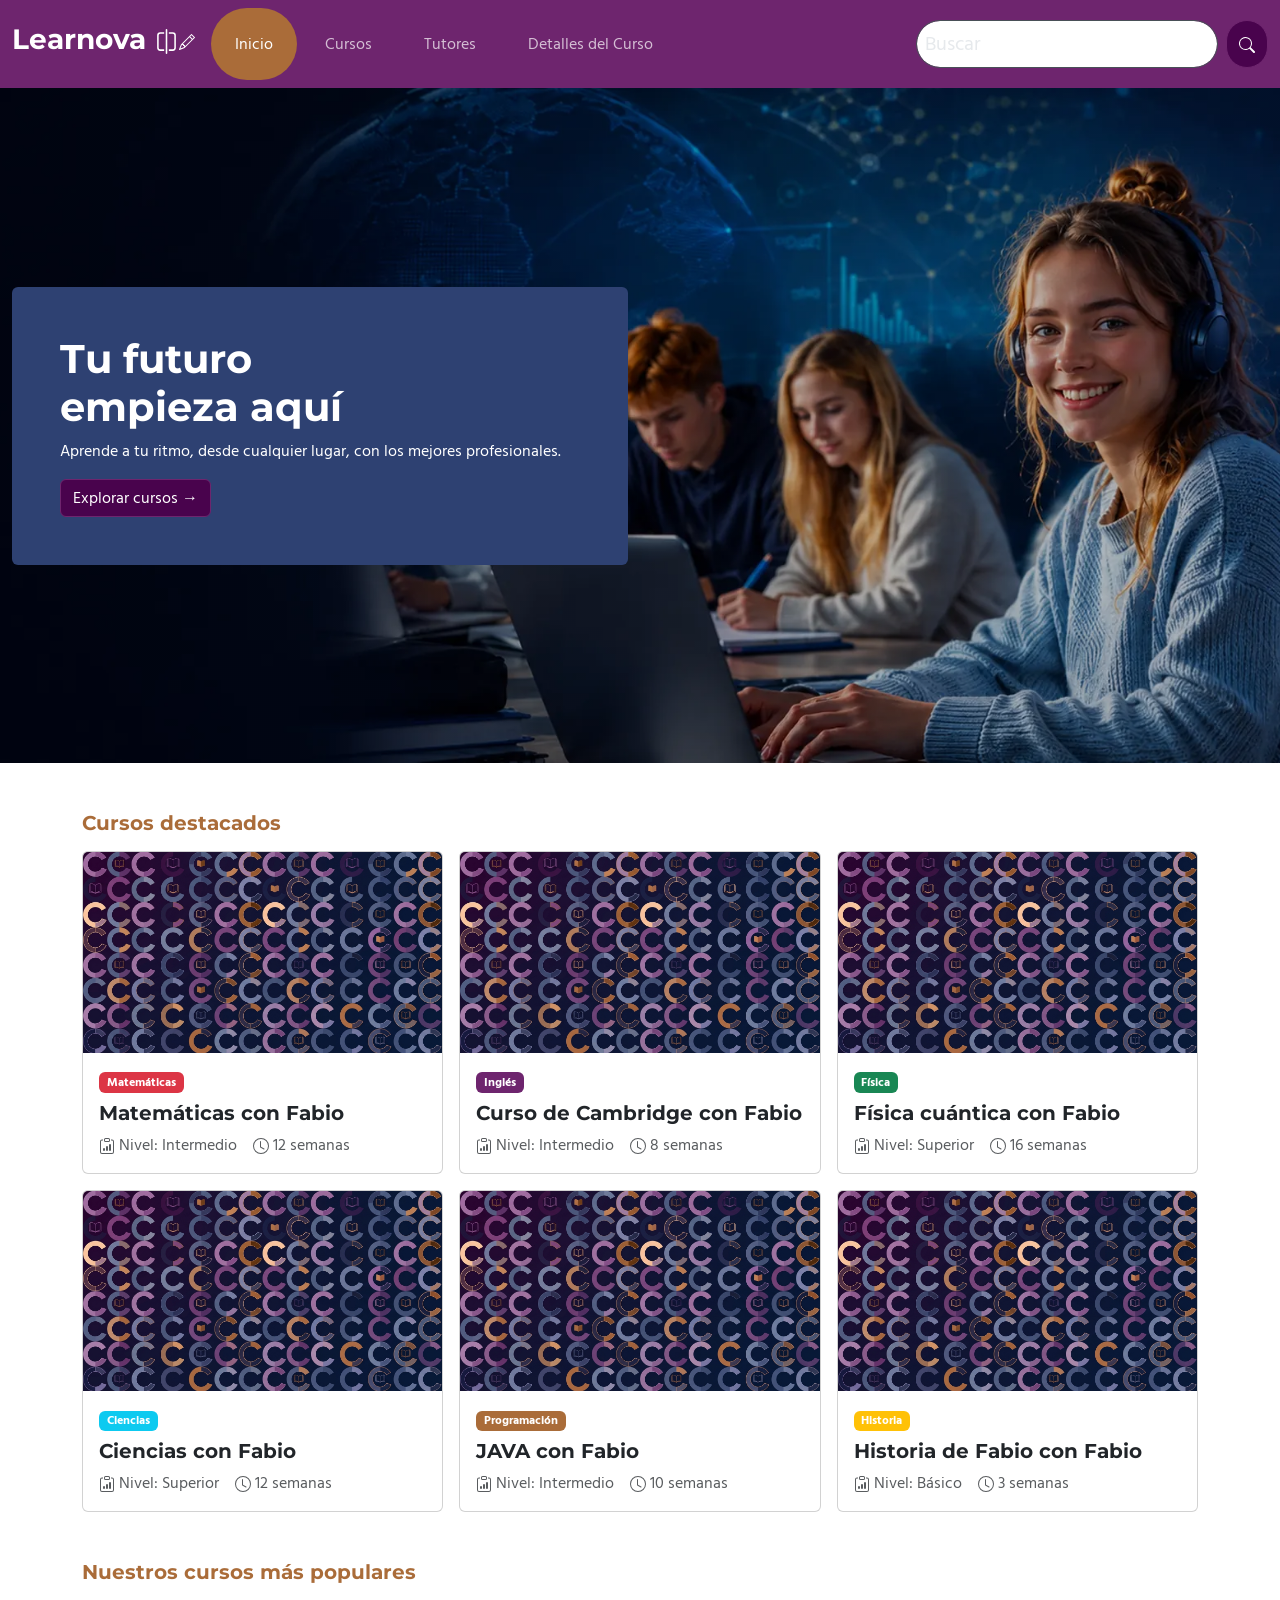
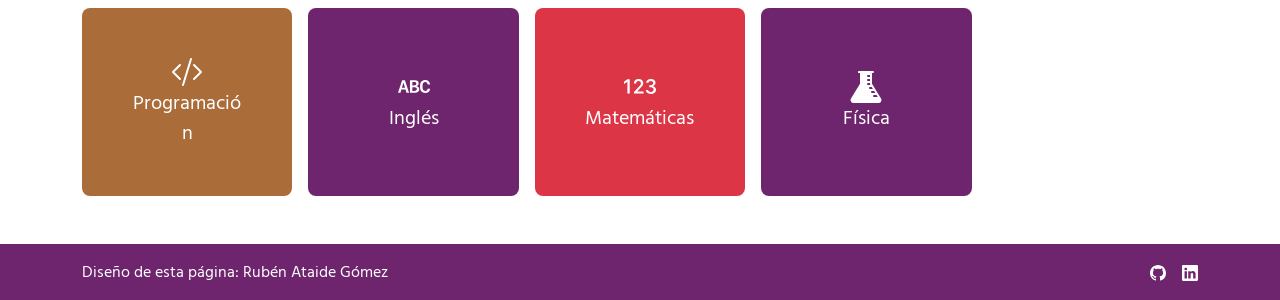
==== commit 13ef2c0c: "rtyfgh" ====
--- a/index.html
+++ b/index.html
@@ -128,7 +128,7 @@
                     <div class="row justify-content-center">
                         <div class="col-12 col-md-8">
                             <div class="card h-100">
-                                <img src="img/imgTutor1.png" class="card-img-top img-fluid" alt="Curso 1" />
+                                <img src="img/Gemini_Generated_Image_cpaglwcpaglwcpag.jpeg" class="card-img-top img-fluid" alt="Curso 1" />
                                 <div class="card-body">
                                     <span class="badge bg-danger mb-2">Matemáticas</span>
                                     <h5 class="card-title">Matemáticas con Fabio</h5>
@@ -159,7 +159,7 @@
                     <div class="row justify-content-center">
                         <div class="col-12 col-md-8">
                             <div class="card h-100">
-                                <img src="img/imgTutor1.png" class="card-img-top img-fluid" alt="Curso 2" />
+                                <img src="img/Gemini_Generated_Image_cpaglwcpaglwcpag.jpeg" class="card-img-top img-fluid" alt="Curso 2" />
                                 <div class="card-body">
                                     <span class="badge bg-primary mb-2">Inglés</span>
                                     <h5 class="card-title">Curso de Cambridge con Fabio</h5>
@@ -190,7 +190,7 @@
                     <div class="row justify-content-center">
                         <div class="col-12 col-md-8">
                             <div class="card h-100">
-                                <img src="img/imgTutor1.png" class="card-img-top img-fluid" alt="Curso 3" />
+                                <img src="img/Gemini_Generated_Image_cpaglwcpaglwcpag.jpeg" class="card-img-top img-fluid" alt="Curso 3" />
                                 <div class="card-body">
                                     <span class="badge bg-success mb-2">Física</span>
                                     <h5 class="card-title">Física cuántica con Fabio</h5>
@@ -221,7 +221,7 @@
                     <div class="row justify-content-center">
                         <div class="col-12 col-md-8">
                             <div class="card h-100">
-                                <img src="img/imgTutor1.png" class="card-img-top img-fluid" alt="Curso 4" />
+                                <img src="img/Gemini_Generated_Image_cpaglwcpaglwcpag.jpeg" class="card-img-top img-fluid" alt="Curso 4" />
                                 <div class="card-body">
                                     <span class="badge bg-info mb-2">Ciencias</span>
                                     <h5 class="card-title">Ciencias con Fabio</h5>
@@ -252,7 +252,7 @@
                     <div class="row justify-content-center">
                         <div class="col-12 col-md-8">
                             <div class="card h-100">
-                                <img src="img/imgTutor1.png" class="card-img-top img-fluid" alt="Curso 5" />
+                                <img src="img/Gemini_Generated_Image_cpaglwcpaglwcpag.jpeg" class="card-img-top img-fluid" alt="Curso 5" />
                                 <div class="card-body">
                                     <span class="badge bg-secondary mb-2">Programación</span>
                                     <h5 class="card-title">JAVA con Fabio</h5>
@@ -283,7 +283,7 @@
                     <div class="row justify-content-center">
                         <div class="col-12 col-md-8">
                             <div class="card h-100">
-                                <img src="img/imgTutor1.png" class="card-img-top img-fluid" alt="Curso 6" />
+                                <img src="img/Gemini_Generated_Image_cpaglwcpaglwcpag.jpeg" class="card-img-top img-fluid" alt="Curso 6" />
                                 <div class="card-body">
                                     <span class="badge bg-warning mb-2">Historia</span>
                                     <h5 class="card-title">Historia de Fabio con Fabio</h5>
@@ -333,7 +333,7 @@
             <div class="row row-cols-3 g-3">
                 <div class="col">
                     <div class="card h-100">
-                        <img src="img/imgTutor1.png" class="card-img-top img-fluid" alt="Curso 1" />
+                        <img src="img/Gemini_Generated_Image_cpaglwcpaglwcpag.jpeg" class="card-img-top img-fluid" alt="Curso 1" />
                         <div class="card-body">
                             <span class="badge bg-danger mb-2">Matemáticas</span>
                             <h5 class="card-title">Matemáticas con Fabio</h5>
@@ -359,7 +359,7 @@
                 </div>
                 <div class="col">
                     <div class="card h-100">
-                        <img src="img/imgTutor1.png" class="card-img-top img-fluid" alt="Curso 2" />
+                        <img src="img/Gemini_Generated_Image_cpaglwcpaglwcpag.jpeg" class="card-img-top img-fluid" alt="Curso 2" />
                         <div class="card-body">
                             <span class="badge bg-primary mb-2">Inglés</span>
                             <h5 class="card-title">Curso de Cambridge con Fabio</h5>
@@ -385,7 +385,7 @@
                 </div>
                 <div class="col">
                     <div class="card h-100">
-                        <img src="img/imgTutor1.png" class="card-img-top img-fluid" alt="Curso 3" />
+                        <img src="img/Gemini_Generated_Image_cpaglwcpaglwcpag.jpeg" class="card-img-top img-fluid" alt="Curso 3" />
                         <div class="card-body">
                             <span class="badge bg-success mb-2">Física</span>
                             <h5 class="card-title">Física cuántica con Fabio</h5>
@@ -411,7 +411,7 @@
                 </div>
                 <div class="col">
                     <div class="card h-100">
-                        <img src="img/imgTutor1.png" class="card-img-top img-fluid" alt="Curso 4" />
+                        <img src="img/Gemini_Generated_Image_cpaglwcpaglwcpag.jpeg" class="card-img-top img-fluid" alt="Curso 4" />
                         <div class="card-body">
                             <span class="badge bg-info mb-2">Ciencias</span>
                             <h5 class="card-title">Ciencias con Fabio</h5>
@@ -437,7 +437,7 @@
                 </div>
                 <div class="col">
                     <div class="card h-100">
-                        <img src="img/imgTutor1.png" class="card-img-top img-fluid" alt="Curso 5" />
+                        <img src="img/Gemini_Generated_Image_cpaglwcpaglwcpag.jpeg" class="card-img-top img-fluid" alt="Curso 5" />
                         <div class="card-body">
                             <span class="badge bg-secondary mb-2">Programación</span>
                             <h5 class="card-title">JAVA con Fabio</h5>
@@ -463,7 +463,7 @@
                 </div>
                 <div class="col">
                     <div class="card h-100">
-                        <img src="img/imgTutor1.png" class="card-img-top img-fluid" alt="Curso 6" />
+                        <img src="img/Gemini_Generated_Image_cpaglwcpaglwcpag.jpeg" class="card-img-top img-fluid" alt="Curso 6" />
                         <div class="card-body">
                             <span class="badge bg-warning mb-2">Historia</span>
                             <h5 class="card-title">Historia de Fabio con Fabio</h5>
